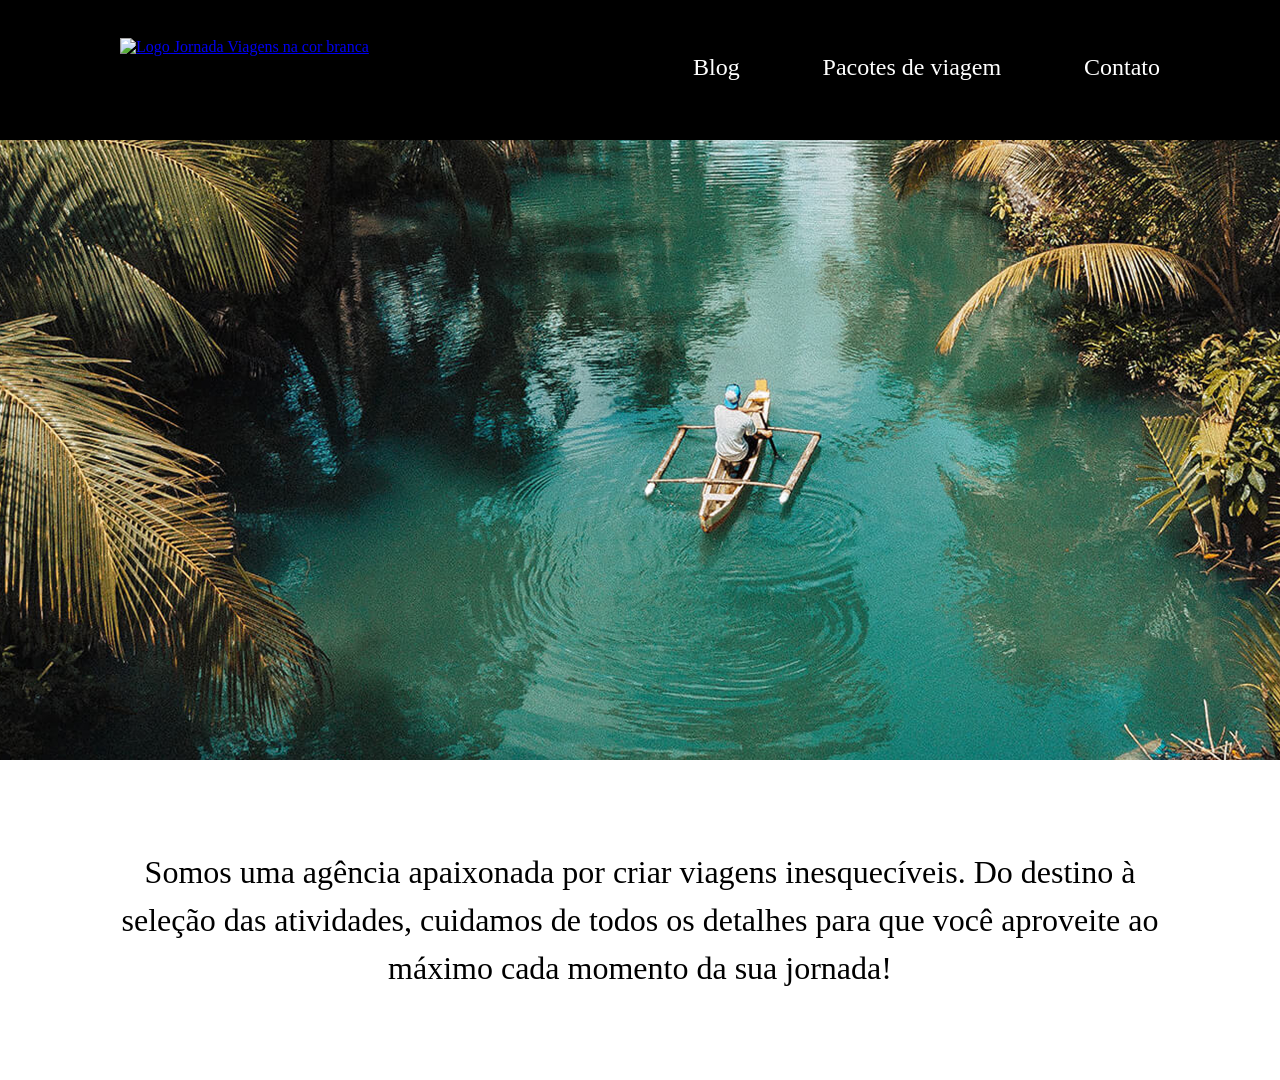
==== index.html @ 2d2dee92 "responsividade e hero c img" ====
<!DOCTYPE html>
<html lang="pt-BR">
  <head>
    <meta charset="UTF-8" />
    <meta name="viewport" content="width=device-width, initial-scale=1.0" />
    <link rel="stylesheet" href="./css/style.css" />
    <title>Jornada Viagens</title>
  </head>
  <body>
    <header>
      <a class="logo" href="index.html" title="voltar para a página inicial">
        <img
          class="img-mobile"
          src="img/Logo-provisória-branca 1.png"
          alt="Bussola do logo Jornada Viagens na cor branca"
        />
        <img
          class="img-desktop"
          src="img/Bussola-logo-provisória-branca 1 (1).png"
          alt="Logo Jornada Viagens na cor branca"
        />
      </a>
      <div class="navigation-menu">
        <label for="menu">
          <img src="img/menu.png" alt="menu" />
        </label>
        <input type="checkbox" id="menu" hidden />
        <nav>
          <ul class="list-links">
            <li>
              <a href="blog.html" target="_blank" title="Acessar Blog">Blog</a>
            </li>
            <li>
              <a
                href="pacotes.html"
                target="_blank"
                title="Acessar Pacotes de viagem"
                >Pacotes de viagem</a
              >
            </li>
            <li>
              <a href="contato.html" target="_blank" title="Acessar Contato"
                >Contato</a
              >
            </li>
          </ul>
        </nav>
      </div>
    </header>
    <section class="hero">
      <div class="hero-img"></div>
      <h2>
        Somos uma agência apaixonada por criar viagens inesquecíveis. Do destino
        à seleção das atividades, cuidamos de todos os detalhes para que você
        aproveite ao máximo cada momento da sua jornada!
      </h2>
    </section>
  </body>
</html>
---- css/style.css ----
@import url(global.css);
@import url(header.css);
@import url(hero.css);
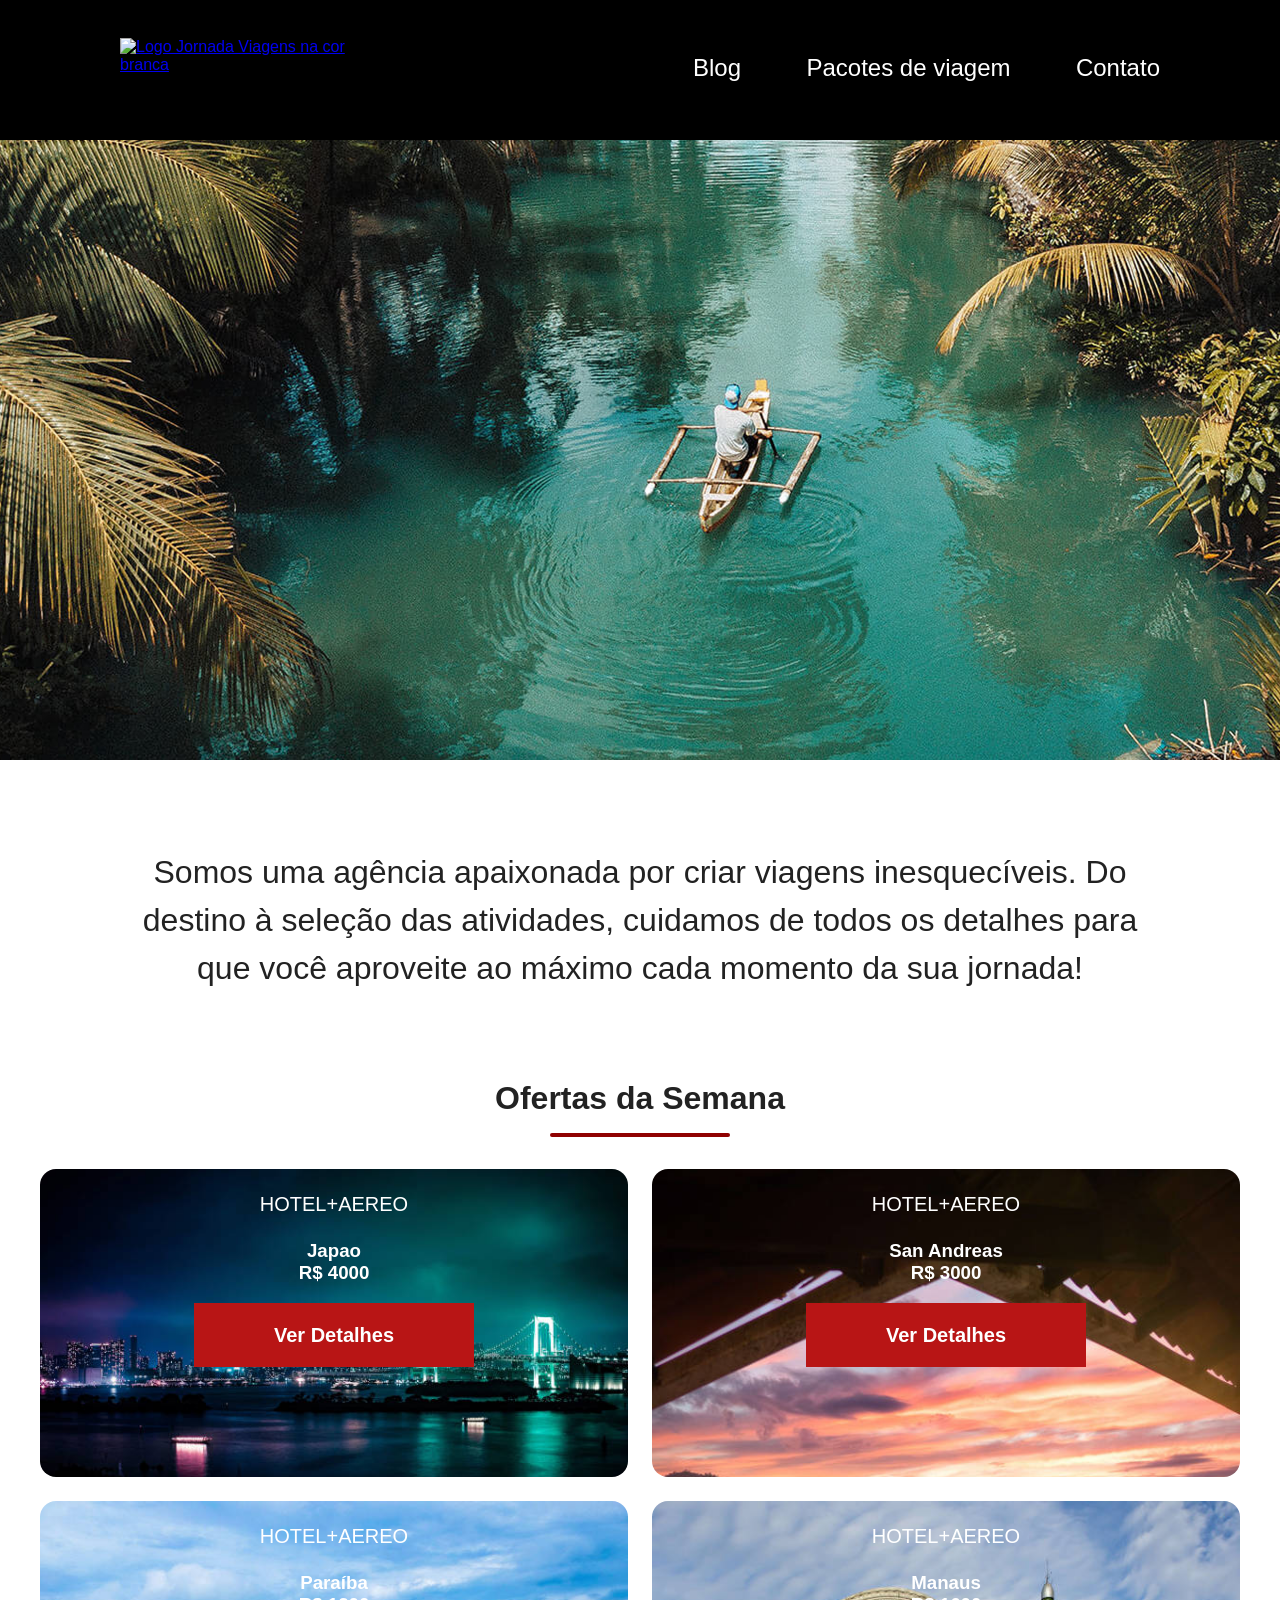
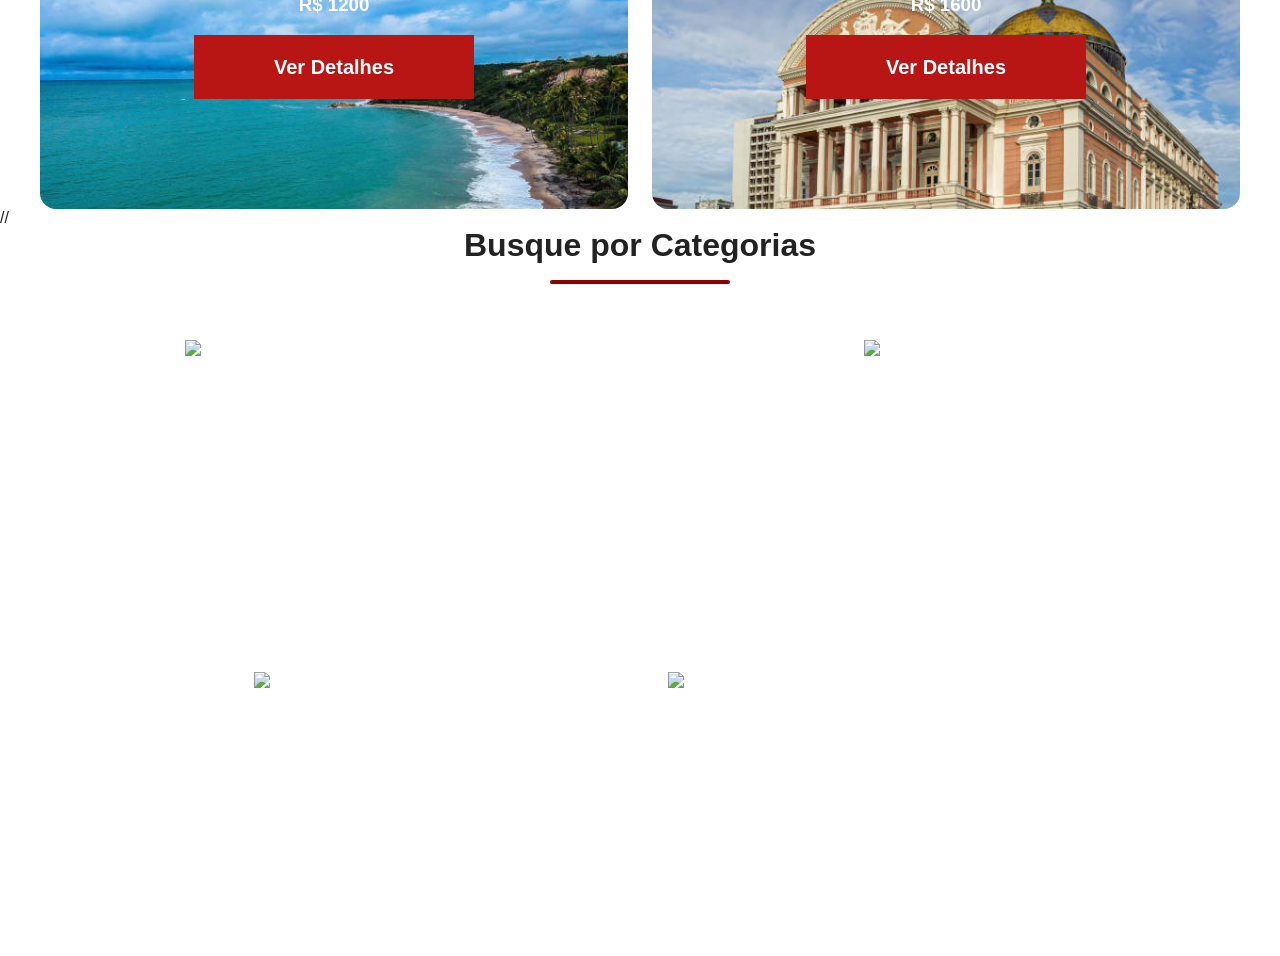
==== commit f1f826a2: "terminando parte de ofertas e iniciando as categorias de viajem" ====
--- a/index.html
+++ b/index.html
@@ -55,5 +55,93 @@
         aproveite ao máximo cada momento da sua jornada!
       </h2>
     </section>
+    <section class="offers">
+      <div class="section-title">
+        <h2>Ofertas da Semana</h2>
+        <hr />
+      </div>
+      <div class="offers-cards">
+        <article class="card japao">
+          <header>
+            <p>HOTEL+AEREO</p>
+          </header>
+          <section>
+            <h3>Japao<br /><span>R$ 4000</span></h3>
+          </section>
+          <footer>
+            <a href="#" class="button">Ver Detalhes</a>
+          </footer>
+        </article>
+        <article class="card san-andreas">
+          <header>
+            <p>HOTEL+AEREO</p>
+          </header>
+          <section>
+            <h3>San Andreas<br /><span>R$ 3000</span></h3>
+          </section>
+          <footer>
+            <a href="#" class="button">Ver Detalhes</a>
+          </footer>
+        </article>
+        <article class="card paraiba">
+          <header>
+            <p>HOTEL+AEREO</p>
+          </header>
+          <section>
+            <h3>Paraíba<br /><span>R$ 1200</span></h3>
+          </section>
+          <footer>
+            <a href="#" class="button">Ver Detalhes</a>
+          </footer>
+        </article>
+        <article class="card manaus">
+          <header>
+            <p>HOTEL+AEREO</p>
+          </header>
+          <section>
+            <h3>Manaus<br /><span>R$ 1600</span></h3>
+          </section>
+          <footer>
+            <a href="#" class="button">Ver Detalhes</a>
+          </footer>
+        </article>
+      </div>
+    </section>
+    //
+    <section class="offers">
+      <div class="section-title">
+        <h2>Busque por Categorias</h2>
+        <hr />
+      </div>
+      <div class="offers-cards">
+        <article class="card nacionais">
+          <section>
+            <img src="#" alt="imagem de garoto com mala e andando" />
+            <h3>Pacotes Nacionais</h3>
+          </section>
+        </article>
+        <article class="card internacionais">
+          <section>
+            <img src="#" alt="imagem de um aviao" />
+            <h3>Pacotes Internacionais</h3>
+          </section>
+        </article>
+        <article class="card transfer">
+          <section>
+            <img src="#" alt="imagem de uma van" />
+            <h3>Transfer</h3>
+          </section>
+        </article>
+        <article class="card seguro-viagem">
+          <section>
+            <img
+              src="#"
+              alt="imagem de um mundo com um cadeado representando segurança de viajem"
+            />
+            <h3>Seguro Viagem</h3>
+          </section>
+        </article>
+      </div>
+    </section>
   </body>
 </html>
--- a/css/style.css
+++ b/css/style.css
@@ -1,3 +1,5 @@
 @import url(global.css);
 @import url(header.css);
 @import url(hero.css);
+@import url(offers.css);
+@import url(category.css);
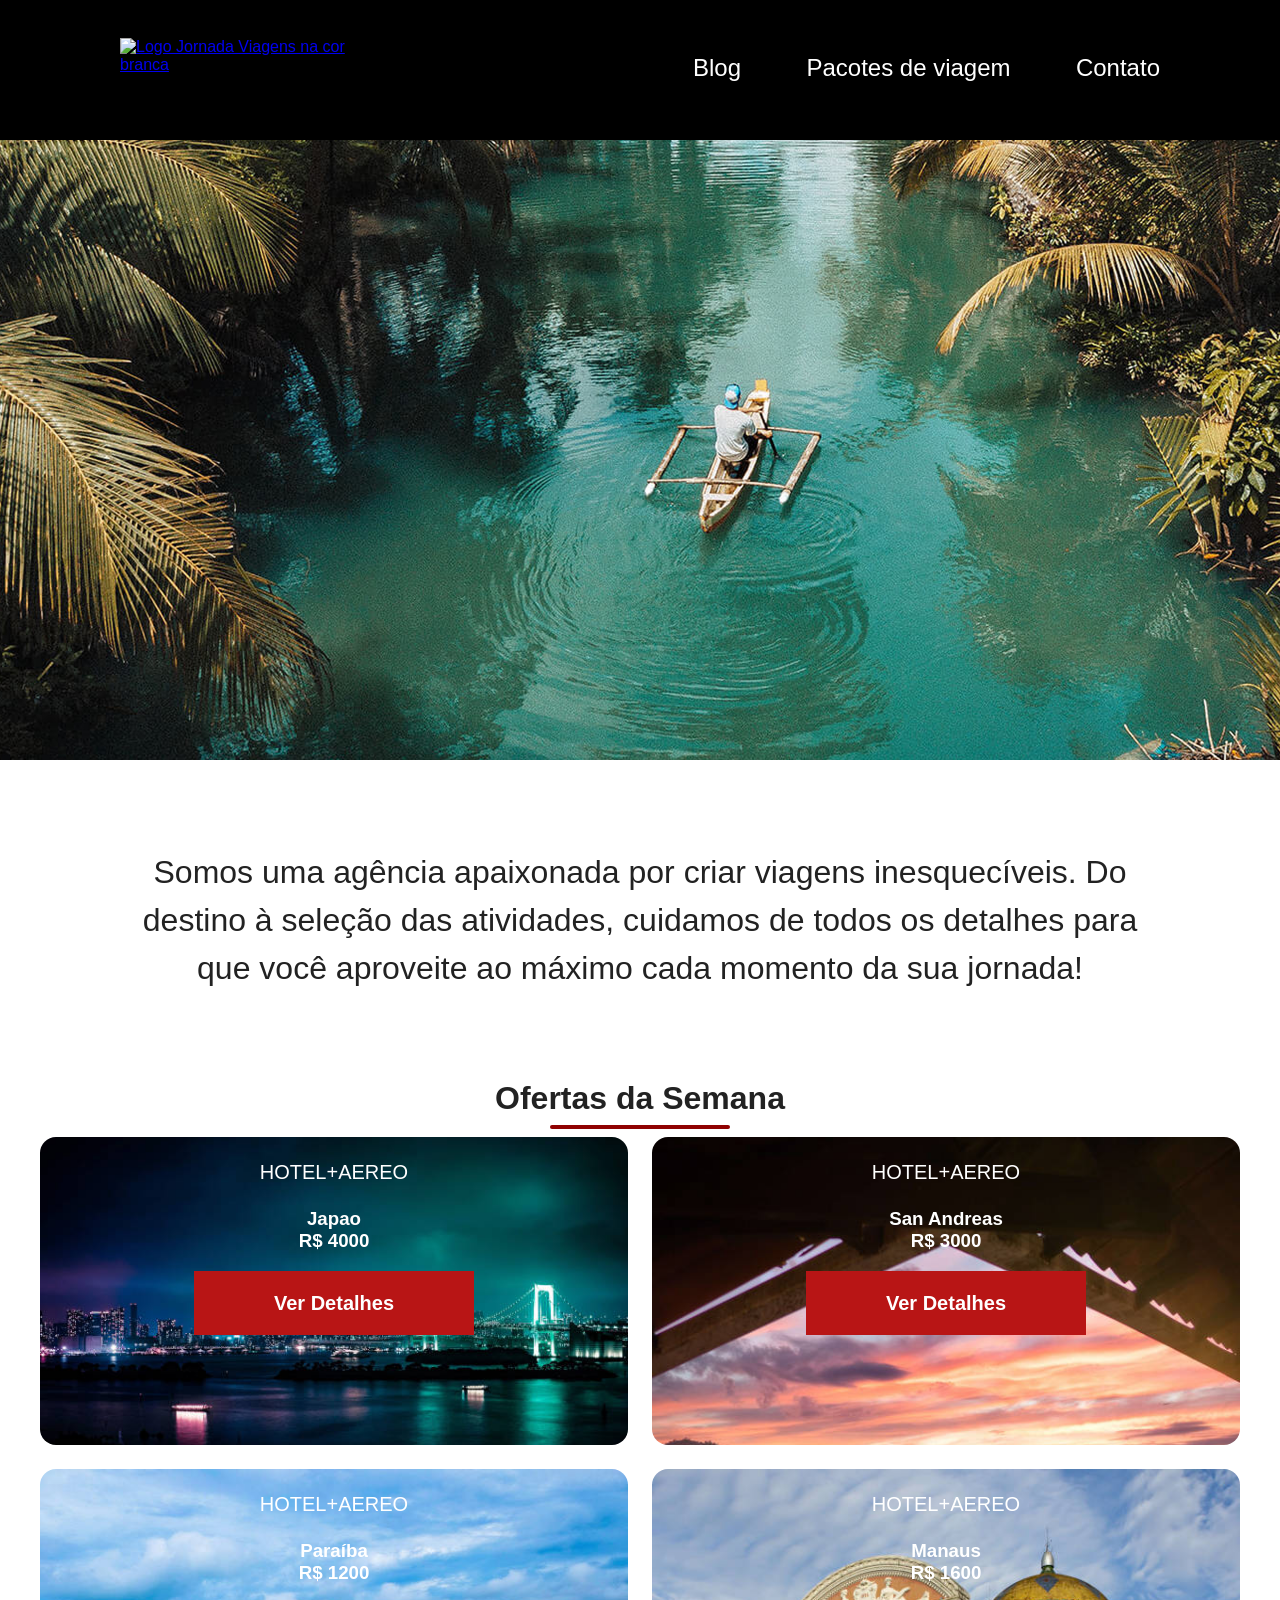
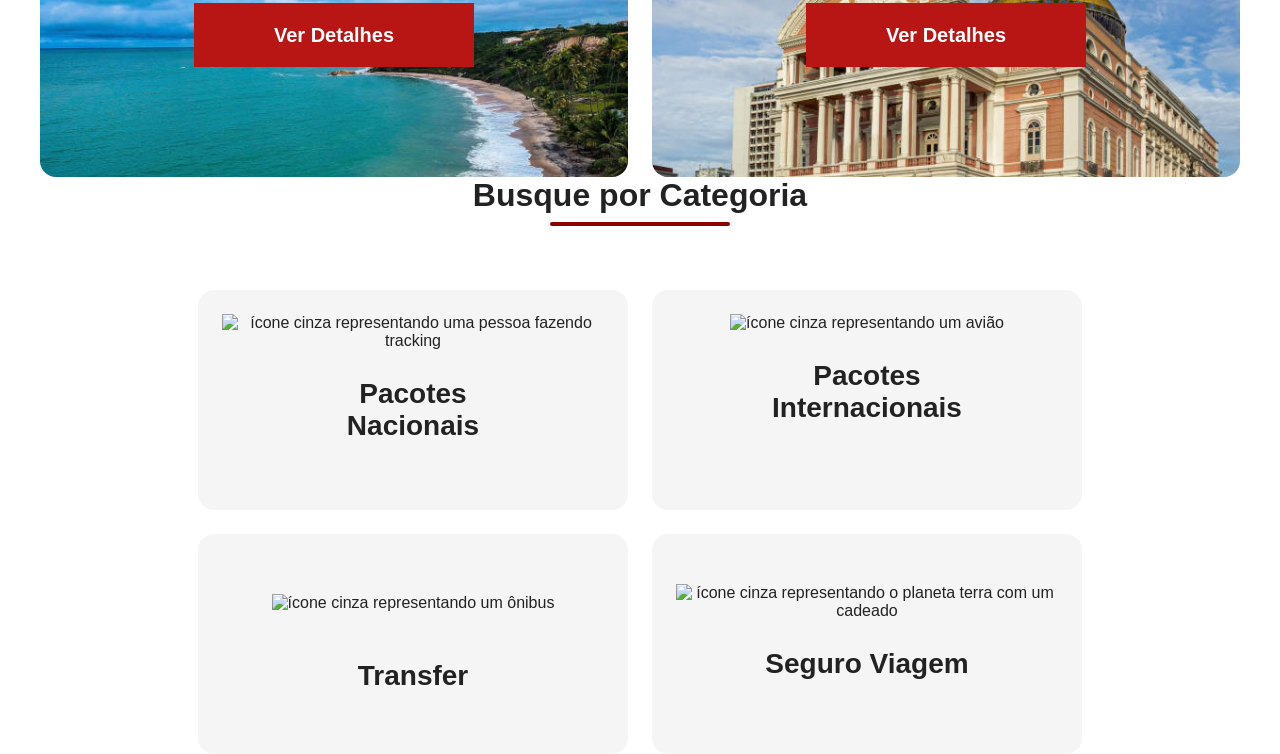
==== commit f041b379: "ajusta categoria" ====
--- a/index.html
+++ b/index.html
@@ -107,40 +107,67 @@
         </article>
       </div>
     </section>
-    //
-    <section class="offers">
+    <section class="categories">
       <div class="section-title">
-        <h2>Busque por Categorias</h2>
+        <h2>Busque por Categoria</h2>
         <hr />
       </div>
-      <div class="offers-cards">
-        <article class="card nacionais">
-          <section>
-            <img src="#" alt="imagem de garoto com mala e andando" />
-            <h3>Pacotes Nacionais</h3>
-          </section>
-        </article>
-        <article class="card internacionais">
-          <section>
-            <img src="#" alt="imagem de um aviao" />
-            <h3>Pacotes Internacionais</h3>
-          </section>
-        </article>
-        <article class="card transfer">
-          <section>
-            <img src="#" alt="imagem de uma van" />
-            <h3>Transfer</h3>
-          </section>
-        </article>
-        <article class="card seguro-viagem">
-          <section>
-            <img
-              src="#"
-              alt="imagem de um mundo com um cadeado representando segurança de viajem"
-            />
-            <h3>Seguro Viagem</h3>
-          </section>
-        </article>
+      <div class="categories-cards">
+        <a
+          class="card"
+          href="#"
+          target="_blank"
+          title="Busque pela categoria Pacotes Nacionais"
+        >
+          <img
+            src="img/ícone - pacotes nacionais.png"
+            alt="ícone cinza representando uma pessoa fazendo tracking"
+          />
+          <h3>
+            Pacotes <br />
+            Nacionais
+          </h3>
+        </a>
+
+        <a
+          class="card"
+          href="#"
+          target="_blank"
+          title="Busque pela categoria Pacotes Internacionais"
+        >
+          <img
+            src="img/ícone - pacotes interacionais.png"
+            alt="ícone cinza representando um avião"
+          />
+          <h3>
+            Pacotes <br />
+            Internacionais
+          </h3>
+        </a>
+        <a
+          class="card single-line transfer"
+          href="#"
+          target="_blank"
+          title="Busque pela categoria Transfer"
+        >
+          <img
+            src="img/ícone -transfer.png"
+            alt="ícone cinza representando um ônibus"
+          />
+          <h3>Transfer</h3>
+        </a>
+        <a
+          class="card single-line"
+          href="#"
+          target="_blank"
+          title="Busque pela categoria Seguro Viagem"
+        >
+          <img
+            src="img/ícone - seguro viagem.png"
+            alt="ícone cinza representando o planeta terra com um cadeado"
+          />
+          <h3>Seguro Viagem</h3>
+        </a>
       </div>
     </section>
   </body>
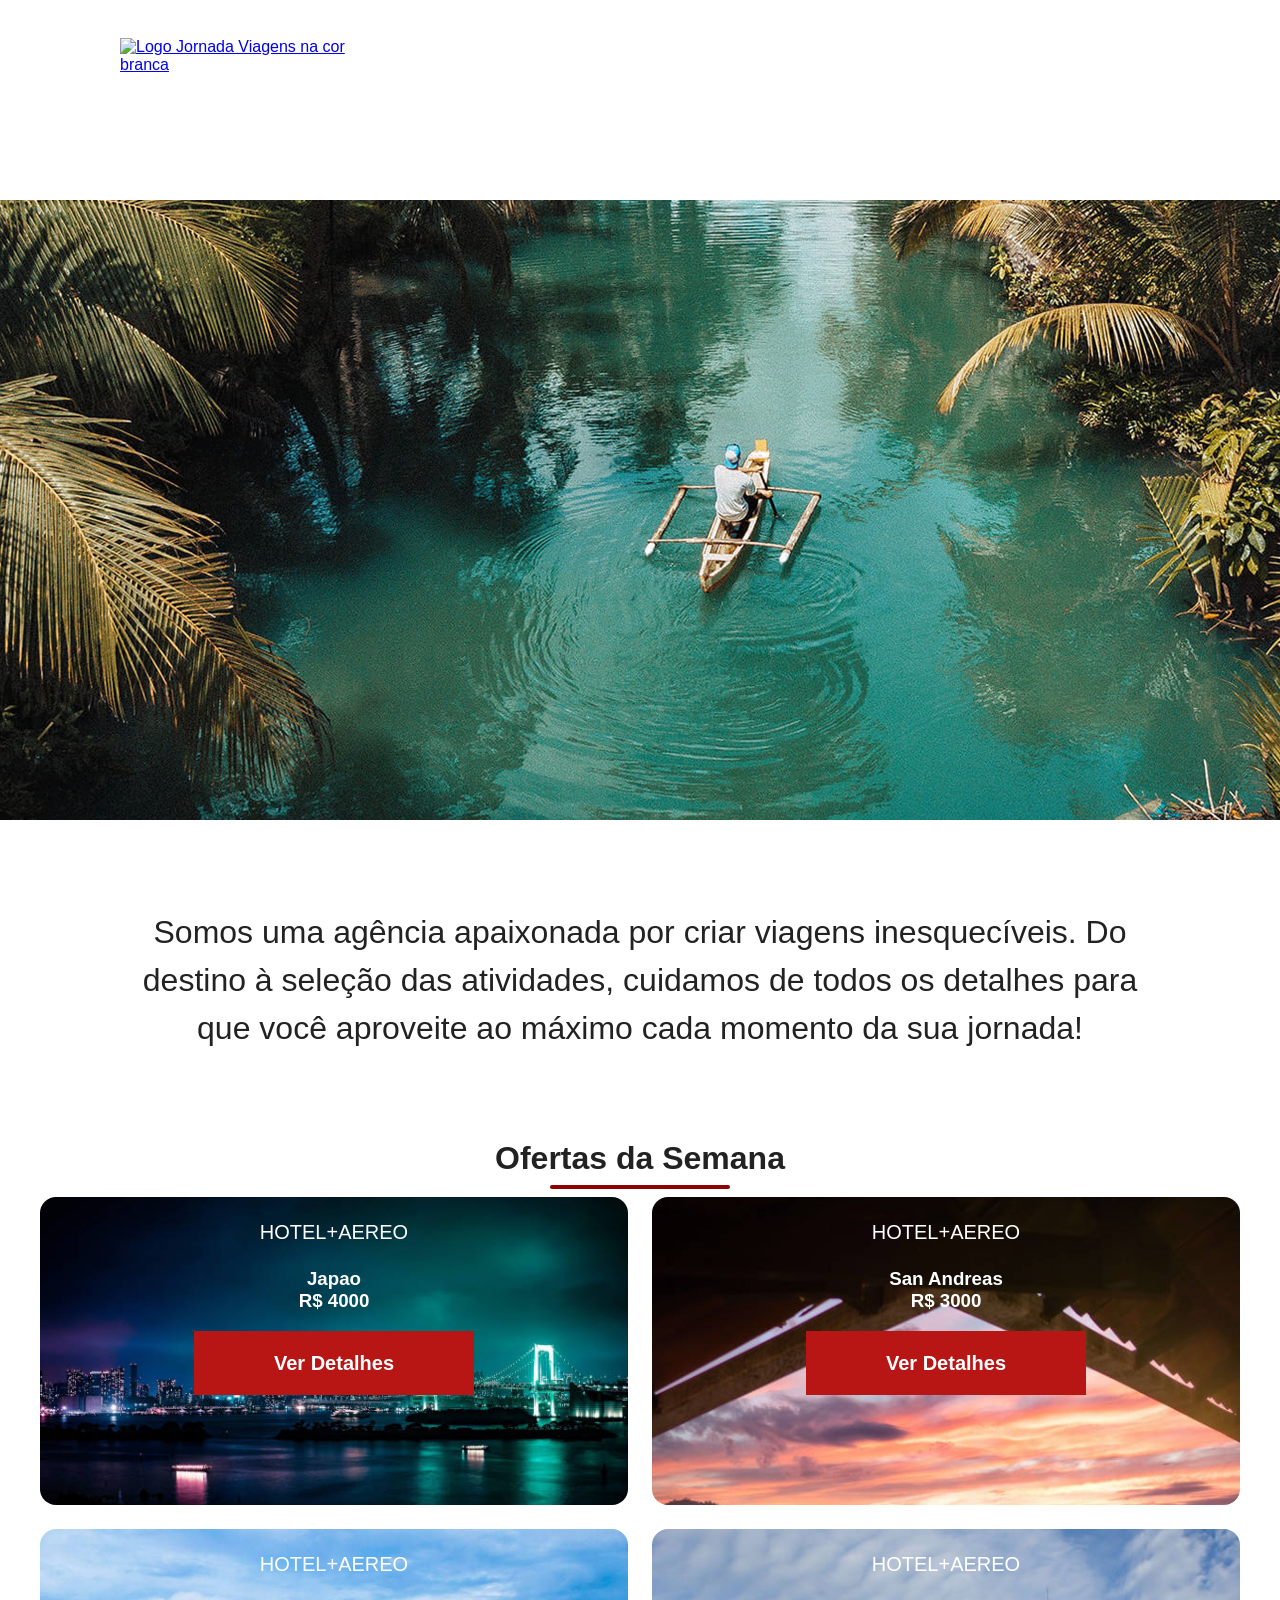
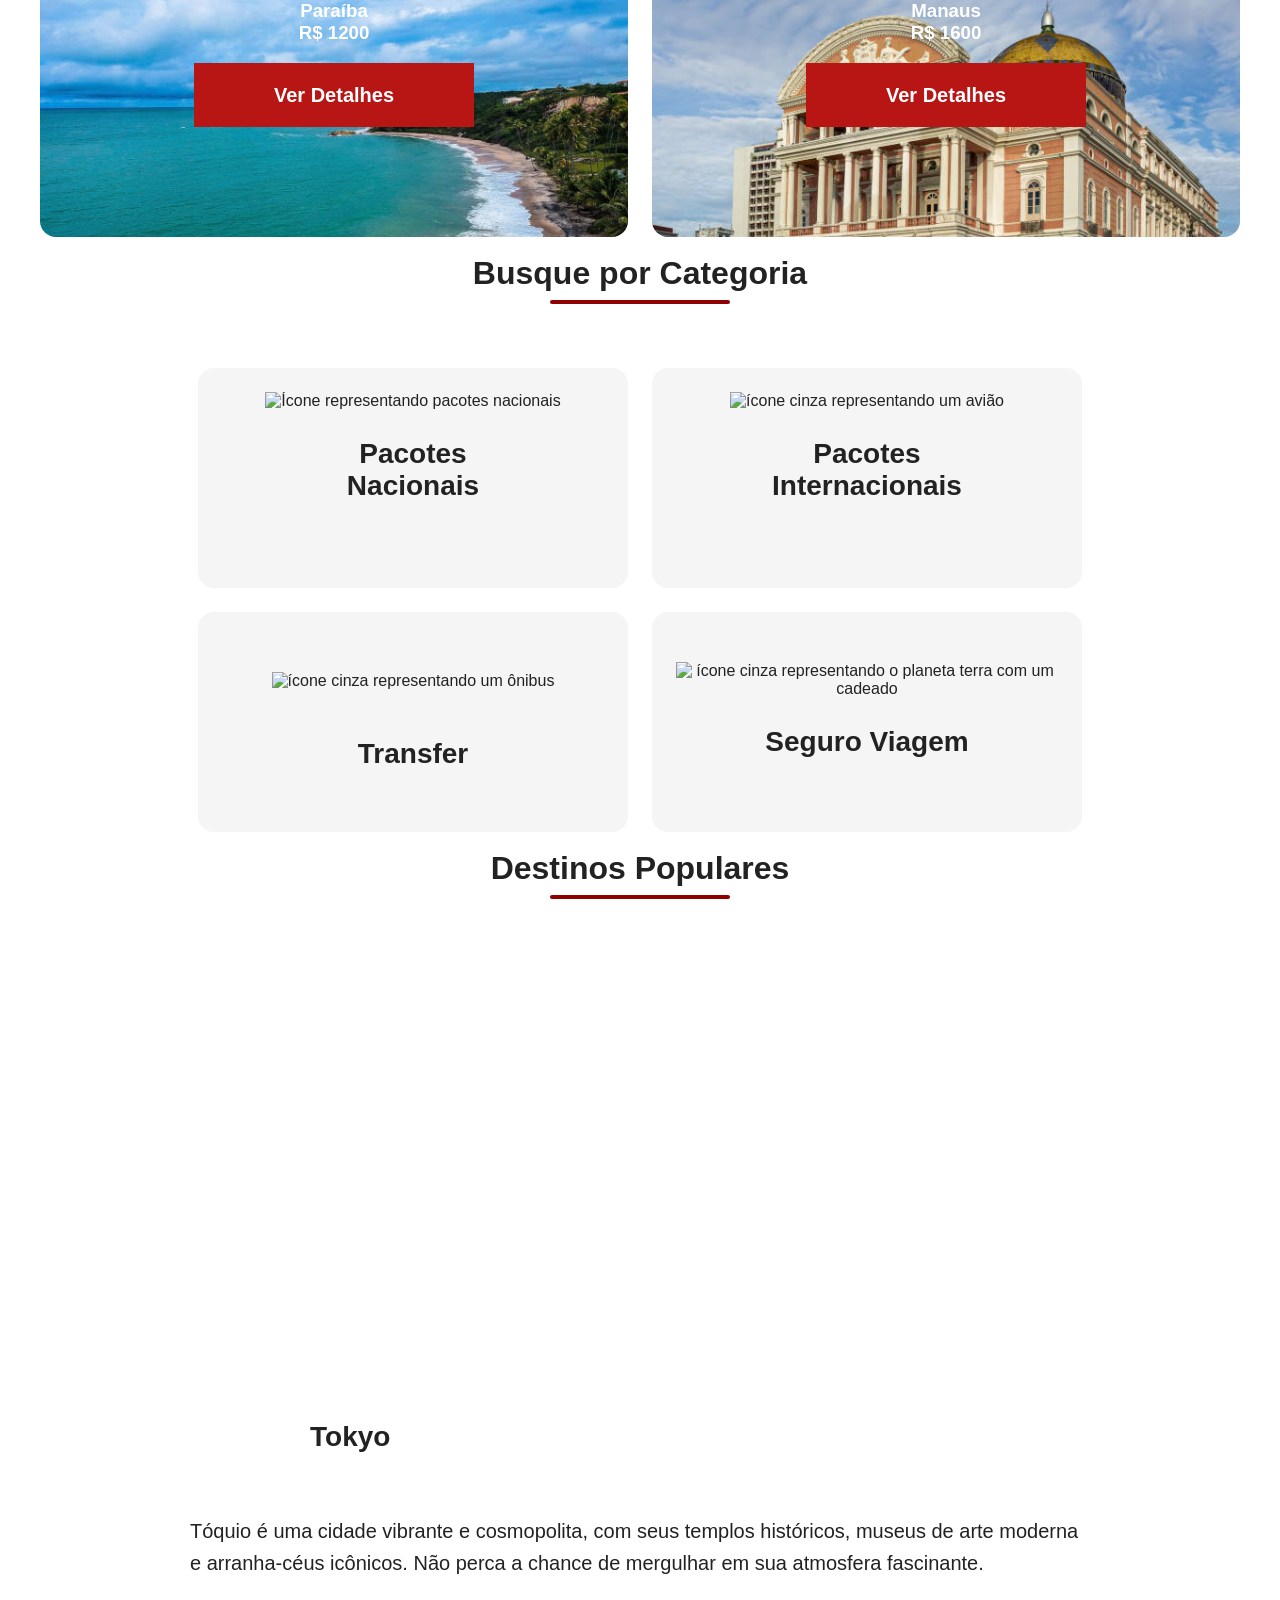
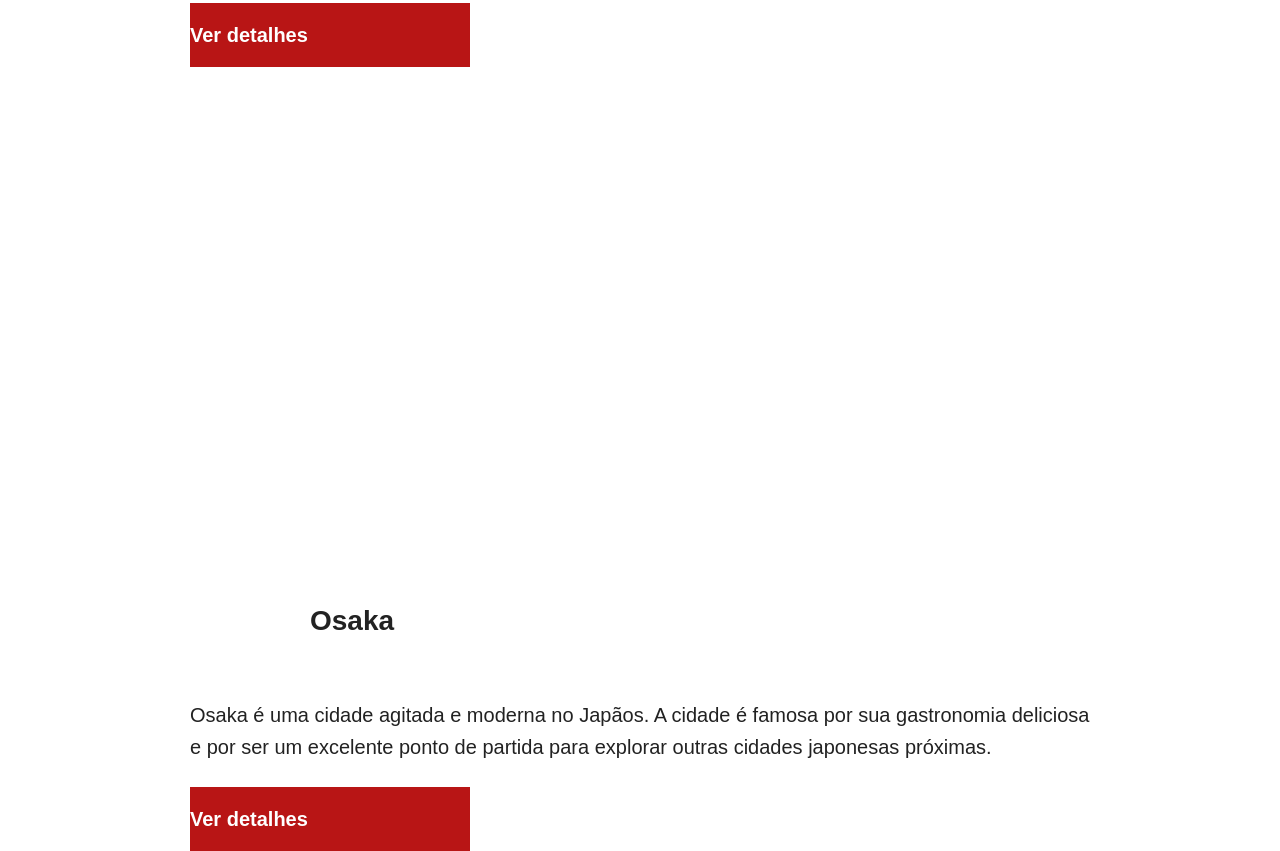
==== commit ad514683: "comitando modifications" ====
--- a/index.html
+++ b/index.html
@@ -1,174 +1,173 @@
 <!DOCTYPE html>
 <html lang="pt-BR">
-  <head>
-    <meta charset="UTF-8" />
-    <meta name="viewport" content="width=device-width, initial-scale=1.0" />
-    <link rel="stylesheet" href="./css/style.css" />
-    <title>Jornada Viagens</title>
-  </head>
-  <body>
-    <header>
-      <a class="logo" href="index.html" title="voltar para a página inicial">
-        <img
-          class="img-mobile"
-          src="img/Logo-provisória-branca 1.png"
-          alt="Bussola do logo Jornada Viagens na cor branca"
-        />
-        <img
-          class="img-desktop"
-          src="img/Bussola-logo-provisória-branca 1 (1).png"
-          alt="Logo Jornada Viagens na cor branca"
-        />
+
+<head>
+  <meta charset="UTF-8" />
+  <meta name="viewport" content="width=device-width, initial-scale=1.0" />
+  <link rel="stylesheet" href="./css/style.css" />
+  <title>Jornada Viagens</title>
+  <meta name="description"
+    content="Agência de viagens especializada em criar experiências inesquecíveis. Confira nossos pacotes e destinos populares!" />
+  <meta name="keywords" content="viagens, pacotes de viagem, destinos populares, agência de viagens" />
+</head>
+
+<body>
+  <header class="header-destinations">
+    <a class="logo" href="index.html" title="voltar para a página inicial">
+      <img class="img-mobile" src="img/Logo-provisória-branca 1.png"
+        alt="Bussola do logo Jornada Viagens na cor branca" />
+      <img class="img-desktop" src="img/Bussola-logo-provisória-branca 1 (1).png"
+        alt="Logo Jornada Viagens na cor branca" />
+    </a>
+    <div class="navigation-menu">
+      <label for="menu" aria-label="Abrir menu de navegação">
+        <img src="img/menu.png" alt="Abrir menu" />
+      </label>
+      <input type="checkbox" id="menu" hidden />
+      <nav>
+        <ul class="list-links">
+          <li>
+            <a href="blog.html" target="_blank" title="Acessar Blog">Blog</a>
+          </li>
+          <li>
+            <a href="pacotes.html" target="_blank" title="Acessar Pacotes de viagem">Pacotes de viagem</a>
+          </li>
+          <li>
+            <a href="contato.html" target="_blank" title="Acessar Contato">Contato</a>
+          </li>
+        </ul>
+      </nav>
+    </div>
+  </header>
+  <section class="hero">
+    <div class="hero-img" role="img" aria-label="Imagem de destaque da agência de viagens"></div>
+    <h2>
+      Somos uma agência apaixonada por criar viagens inesquecíveis. Do destino
+      à seleção das atividades, cuidamos de todos os detalhes para que você
+      aproveite ao máximo cada momento da sua jornada!
+    </h2>
+  </section>
+  <section class="offers">
+    <div class="section-title">
+      <h2>Ofertas da Semana</h2>
+      <hr />
+    </div>
+    <div class="offers-cards">
+      <article class="card japao">
+        <header>
+          <p>HOTEL+AEREO</p>
+        </header>
+        <section>
+          <h3>Japao<br /><span>R$ 4000</span></h3>
+        </section>
+        <footer>
+          <a href="#" class="button" title="Ver detalhes do pacote para o Japão">Ver Detalhes</a>
+        </footer>
+      </article>
+      <article class="card san-andreas">
+        <header>
+          <p>HOTEL+AEREO</p>
+        </header>
+        <section>
+          <h3>San Andreas<br /><span>R$ 3000</span></h3>
+        </section>
+        <footer>
+          <a href="#" class="button">Ver Detalhes</a>
+        </footer>
+      </article>
+      <article class="card paraiba">
+        <header>
+          <p>HOTEL+AEREO</p>
+        </header>
+        <section>
+          <h3>Paraíba<br /><span>R$ 1200</span></h3>
+        </section>
+        <footer>
+          <a href="#" class="button">Ver Detalhes</a>
+        </footer>
+      </article>
+      <article class="card manaus">
+        <header>
+          <p>HOTEL+AEREO</p>
+        </header>
+        <section>
+          <h3>Manaus<br /><span>R$ 1600</span></h3>
+        </section>
+        <footer>
+          <a href="#" class="button">Ver Detalhes</a>
+        </footer>
+      </article>
+    </div>
+  </section>
+  <br />
+  <section class="categories">
+    <div class="section-title">
+      <h2>Busque por Categoria</h2>
+      <hr />
+    </div>
+    <div class="categories-cards">
+      <a class="card" href="#" target="_blank" title="Busque pela categoria Pacotes Nacionais">
+        <img src="img/ícone - pacotes nacionais.png" alt="Ícone representando pacotes nacionais" />
+        <h3>
+          Pacotes <br />
+          Nacionais
+        </h3>
       </a>
-      <div class="navigation-menu">
-        <label for="menu">
-          <img src="img/menu.png" alt="menu" />
-        </label>
-        <input type="checkbox" id="menu" hidden />
-        <nav>
-          <ul class="list-links">
-            <li>
-              <a href="blog.html" target="_blank" title="Acessar Blog">Blog</a>
-            </li>
-            <li>
-              <a
-                href="pacotes.html"
-                target="_blank"
-                title="Acessar Pacotes de viagem"
-                >Pacotes de viagem</a
-              >
-            </li>
-            <li>
-              <a href="contato.html" target="_blank" title="Acessar Contato"
-                >Contato</a
-              >
-            </li>
-          </ul>
-        </nav>
-      </div>
-    </header>
-    <section class="hero">
-      <div class="hero-img"></div>
-      <h2>
-        Somos uma agência apaixonada por criar viagens inesquecíveis. Do destino
-        à seleção das atividades, cuidamos de todos os detalhes para que você
-        aproveite ao máximo cada momento da sua jornada!
-      </h2>
-    </section>
-    <section class="offers">
-      <div class="section-title">
-        <h2>Ofertas da Semana</h2>
-        <hr />
-      </div>
-      <div class="offers-cards">
-        <article class="card japao">
-          <header>
-            <p>HOTEL+AEREO</p>
-          </header>
-          <section>
-            <h3>Japao<br /><span>R$ 4000</span></h3>
-          </section>
-          <footer>
-            <a href="#" class="button">Ver Detalhes</a>
-          </footer>
-        </article>
-        <article class="card san-andreas">
-          <header>
-            <p>HOTEL+AEREO</p>
-          </header>
-          <section>
-            <h3>San Andreas<br /><span>R$ 3000</span></h3>
-          </section>
-          <footer>
-            <a href="#" class="button">Ver Detalhes</a>
-          </footer>
-        </article>
-        <article class="card paraiba">
-          <header>
-            <p>HOTEL+AEREO</p>
-          </header>
-          <section>
-            <h3>Paraíba<br /><span>R$ 1200</span></h3>
-          </section>
-          <footer>
-            <a href="#" class="button">Ver Detalhes</a>
-          </footer>
-        </article>
-        <article class="card manaus">
-          <header>
-            <p>HOTEL+AEREO</p>
-          </header>
-          <section>
-            <h3>Manaus<br /><span>R$ 1600</span></h3>
-          </section>
-          <footer>
-            <a href="#" class="button">Ver Detalhes</a>
-          </footer>
-        </article>
-      </div>
-    </section>
-    <section class="categories">
-      <div class="section-title">
-        <h2>Busque por Categoria</h2>
-        <hr />
-      </div>
-      <div class="categories-cards">
-        <a
-          class="card"
-          href="#"
-          target="_blank"
-          title="Busque pela categoria Pacotes Nacionais"
-        >
-          <img
-            src="img/ícone - pacotes nacionais.png"
-            alt="ícone cinza representando uma pessoa fazendo tracking"
-          />
-          <h3>
-            Pacotes <br />
-            Nacionais
-          </h3>
-        </a>
 
-        <a
-          class="card"
-          href="#"
-          target="_blank"
-          title="Busque pela categoria Pacotes Internacionais"
-        >
-          <img
-            src="img/ícone - pacotes interacionais.png"
-            alt="ícone cinza representando um avião"
-          />
-          <h3>
-            Pacotes <br />
-            Internacionais
-          </h3>
-        </a>
-        <a
-          class="card single-line transfer"
-          href="#"
-          target="_blank"
-          title="Busque pela categoria Transfer"
-        >
-          <img
-            src="img/ícone -transfer.png"
-            alt="ícone cinza representando um ônibus"
-          />
-          <h3>Transfer</h3>
-        </a>
-        <a
-          class="card single-line"
-          href="#"
-          target="_blank"
-          title="Busque pela categoria Seguro Viagem"
-        >
-          <img
-            src="img/ícone - seguro viagem.png"
-            alt="ícone cinza representando o planeta terra com um cadeado"
-          />
-          <h3>Seguro Viagem</h3>
-        </a>
-      </div>
-    </section>
-  </body>
-</html>
+      <a class="card" href="#" target="_blank" title="Busque pela categoria Pacotes Internacionais">
+        <img src="img/ícone - pacotes interacionais.png" alt="ícone cinza representando um avião" />
+        <h3>
+          Pacotes <br />
+          Internacionais
+        </h3>
+      </a>
+      <a class="card single-line transfer" href="#" target="_blank" title="Busque pela categoria Transfer">
+        <img src="img/ícone -transfer.png" alt="ícone cinza representando um ônibus" />
+        <h3>Transfer</h3>
+      </a>
+      <a class="card single-line" href="#" target="_blank" title="Busque pela categoria Seguro Viagem">
+        <img src="img/ícone - seguro viagem.png" alt="ícone cinza representando o planeta terra com um cadeado" />
+        <h3>Seguro Viagem</h3>
+      </a>
+    </div>
+  </section>
+  <br />
+  <section class="destinations">
+    <div class="section-title">
+      <h2>Destinos Populares</h2>
+      <hr />
+    </div>
+    <div class="destination-items">
+      <article class="item tokyo">
+        <header>
+          <div class="img-item" role="img" aria-label="Imagem do destino Tokyo"></div>
+          <h4>Tokyo</h4>
+        </header>
+        <p>
+          Tóquio é uma cidade vibrante e cosmopolita, com seus templos
+          históricos, museus de arte moderna e arranha-céus icônicos. Não
+          perca a chance de mergulhar em sua atmosfera fascinante.
+        </p>
+        <footer>
+          <a href="#" class="button" target="_blank" title="Veja mais detalhes do destino Tokyo">Ver detalhes</a>
+        </footer>
+      </article>
+      <article class="item osaka">
+        <header>
+          <div class="img-item" role="img" aria-label="Imagem do destino Osaka"></div>
+          <h4>Osaka</h4>
+        </header>
+        <p>
+          Osaka é uma cidade agitada e moderna no Japãos. A cidade é famosa
+          por sua gastronomia deliciosa e por ser um excelente ponto de
+          partida para explorar outras cidades japonesas próximas.
+        </p>
+        <footer>
+          <a href="#" class="button" target="_blank" title="Veja mais detalhes do destino Osaka">Ver detalhes</a>
+        </footer>
+      </article>
+    </div>
+  </section>
+</body>
+
+</html>
--- a/css/style.css
+++ b/css/style.css
@@ -3,3 +3,4 @@
 @import url(hero.css);
 @import url(offers.css);
 @import url(category.css);
+@import url(destinations.css)
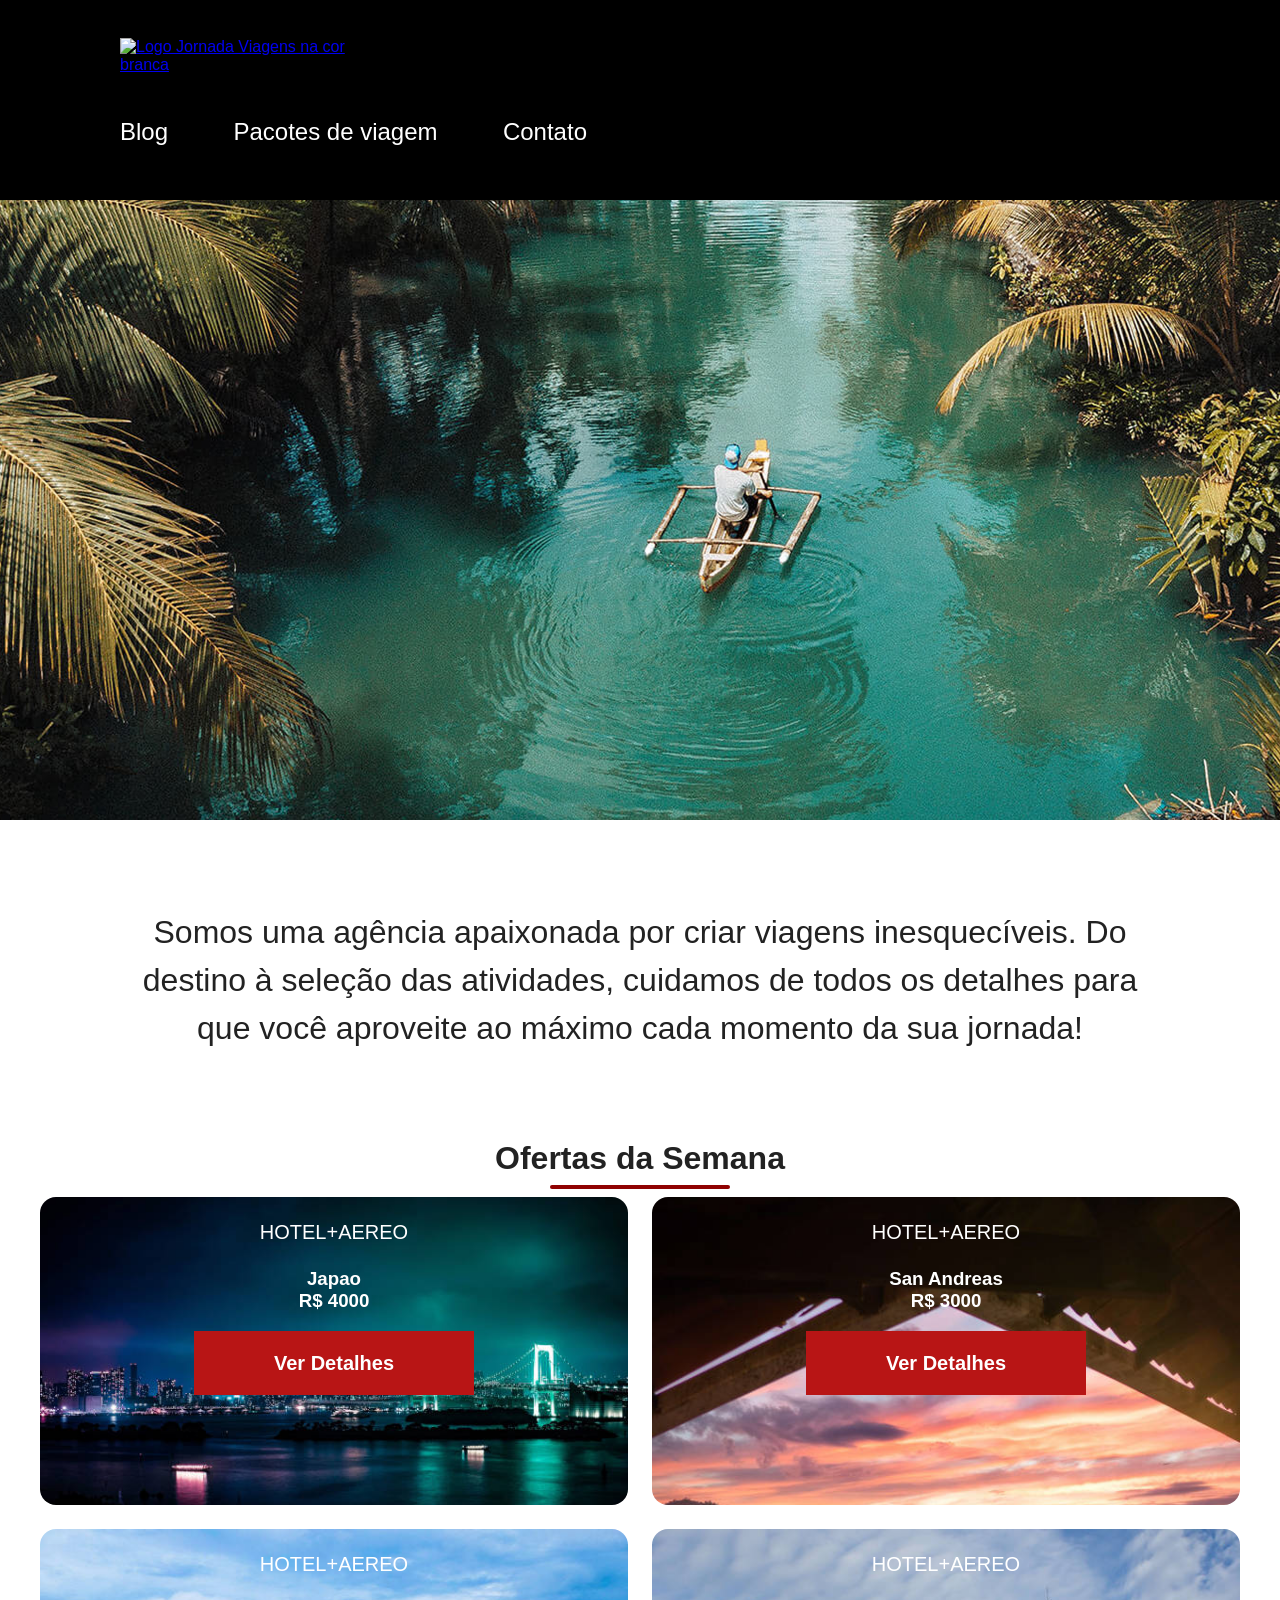
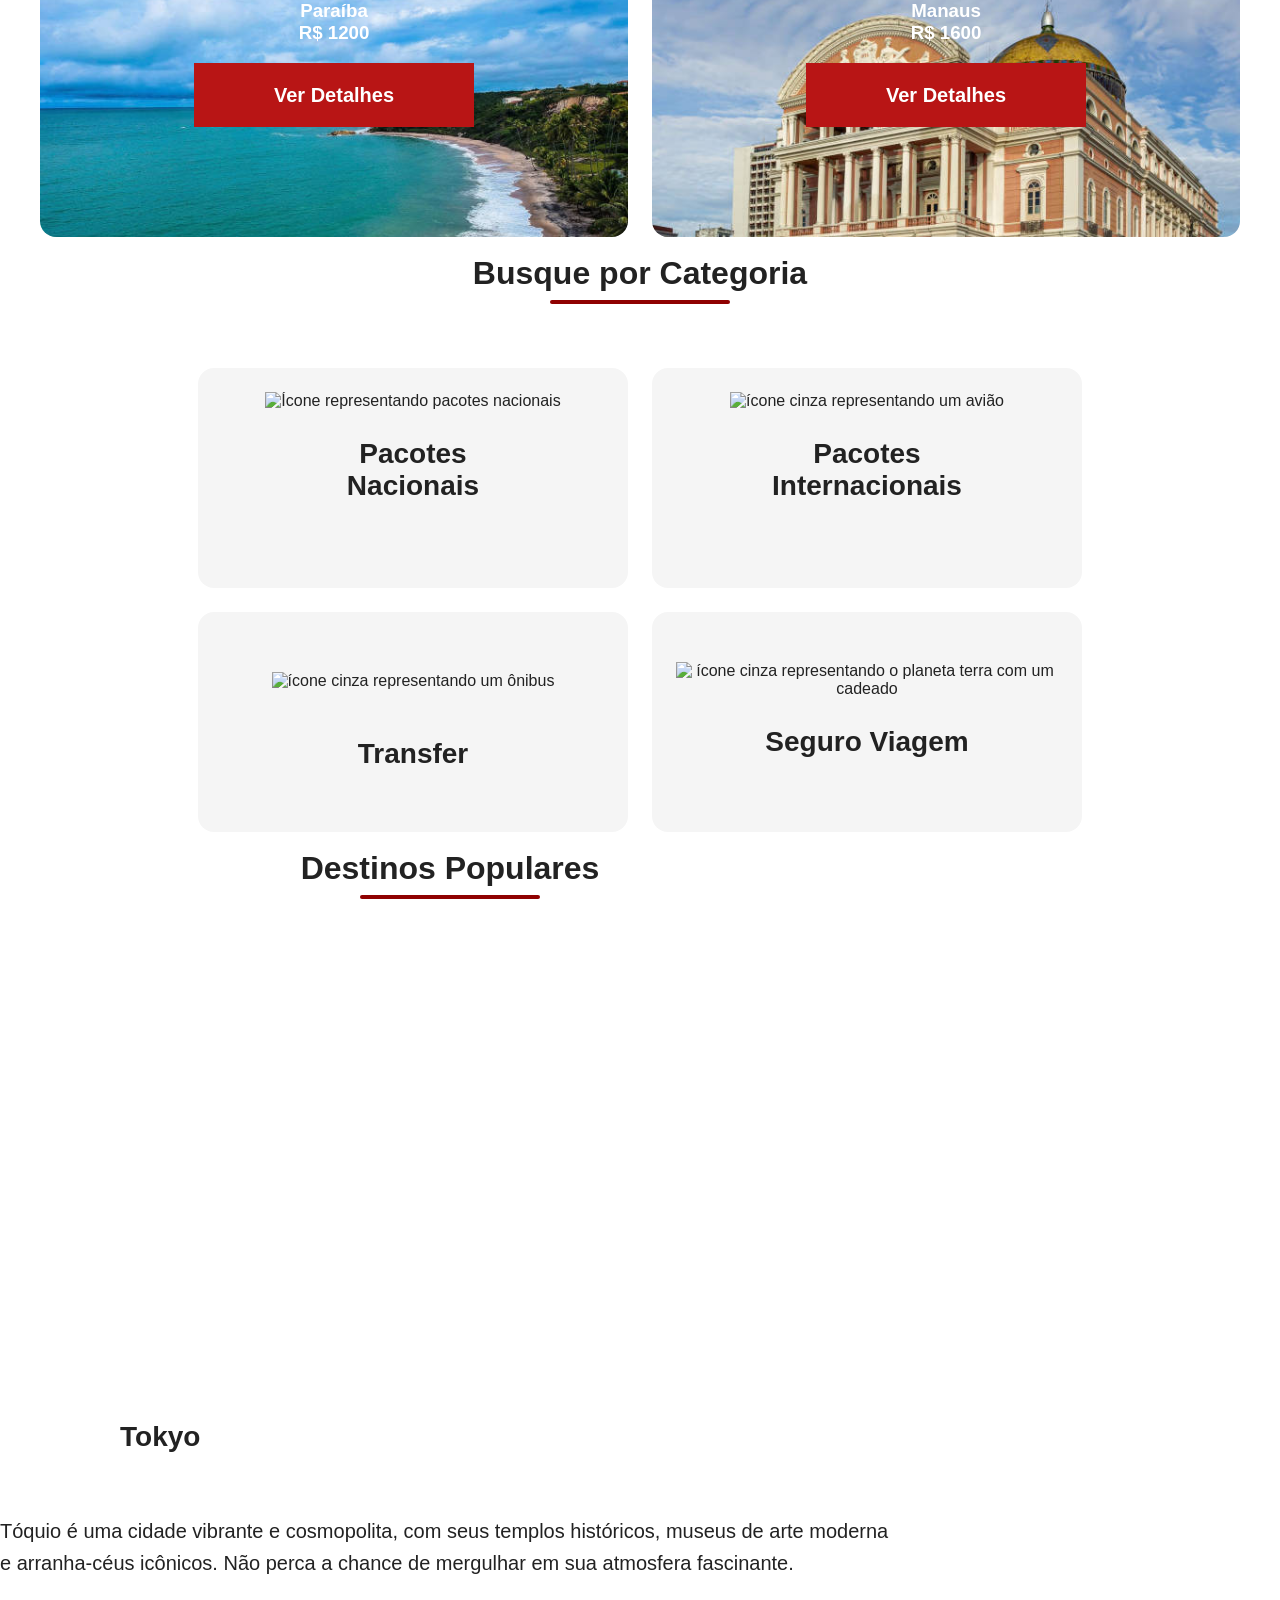
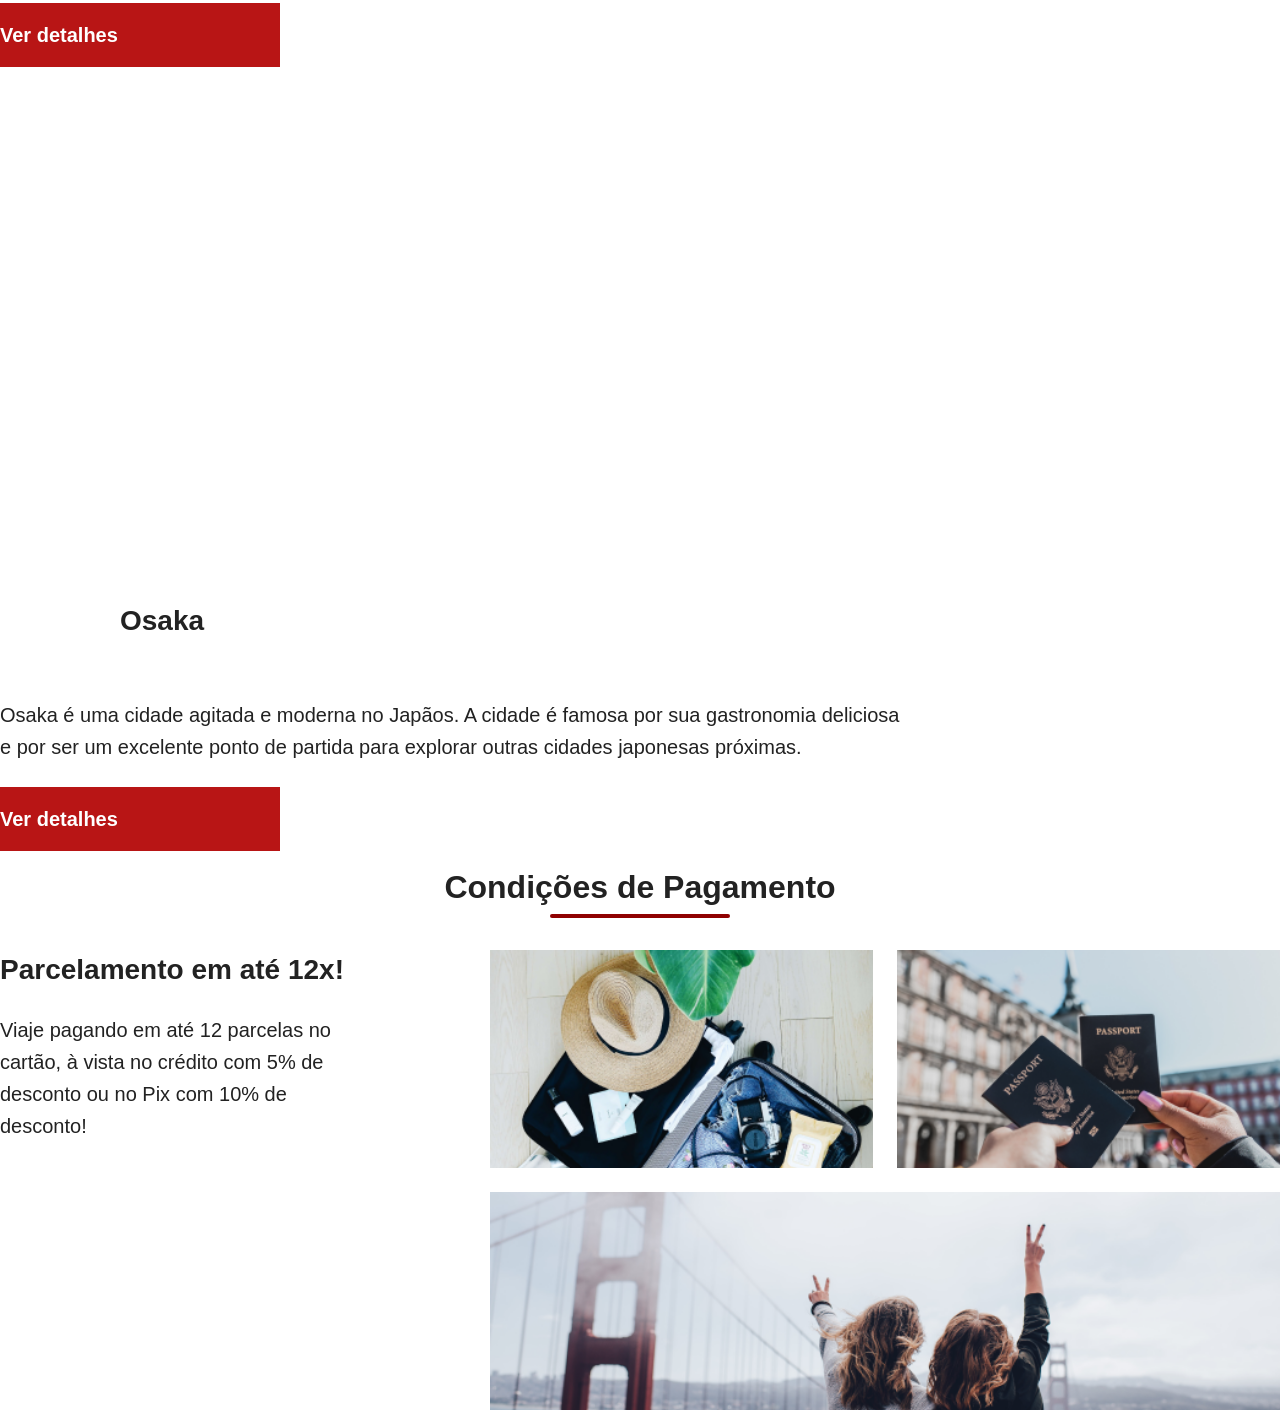
==== commit 0e6e2437: "payments session" ====
--- a/index.html
+++ b/index.html
@@ -108,7 +108,7 @@
     <div class="categories-cards">
       <a class="card" href="#" target="_blank" title="Busque pela categoria Pacotes Nacionais">
         <img src="img/ícone - pacotes nacionais.png" alt="Ícone representando pacotes nacionais" />
-        <h3>
+        <h3 class="content-title">
           Pacotes <br />
           Nacionais
         </h3>
@@ -116,18 +116,18 @@
 
       <a class="card" href="#" target="_blank" title="Busque pela categoria Pacotes Internacionais">
         <img src="img/ícone - pacotes interacionais.png" alt="ícone cinza representando um avião" />
-        <h3>
+        <h3 class="content-title">
           Pacotes <br />
           Internacionais
         </h3>
       </a>
       <a class="card single-line transfer" href="#" target="_blank" title="Busque pela categoria Transfer">
         <img src="img/ícone -transfer.png" alt="ícone cinza representando um ônibus" />
-        <h3>Transfer</h3>
+        <h3 class="content-title">Transfer</h3>
       </a>
       <a class="card single-line" href="#" target="_blank" title="Busque pela categoria Seguro Viagem">
         <img src="img/ícone - seguro viagem.png" alt="ícone cinza representando o planeta terra com um cadeado" />
-        <h3>Seguro Viagem</h3>
+        <h3 class="content-title">Seguro Viagem</h3>
       </a>
     </div>
   </section>
@@ -141,9 +141,9 @@
       <article class="item tokyo">
         <header>
           <div class="img-item" role="img" aria-label="Imagem do destino Tokyo"></div>
-          <h4>Tokyo</h4>
+          <h4 class="content-title">Tokyo</h4>
         </header>
-        <p>
+        <p class="content-text">
           Tóquio é uma cidade vibrante e cosmopolita, com seus templos
           históricos, museus de arte moderna e arranha-céus icônicos. Não
           perca a chance de mergulhar em sua atmosfera fascinante.
@@ -155,9 +155,9 @@
       <article class="item osaka">
         <header>
           <div class="img-item" role="img" aria-label="Imagem do destino Osaka"></div>
-          <h4>Osaka</h4>
+          <h4 class="content-title">Osaka</h4>
         </header>
-        <p>
+        <p class="content-text">
           Osaka é uma cidade agitada e moderna no Japãos. A cidade é famosa
           por sua gastronomia deliciosa e por ser um excelente ponto de
           partida para explorar outras cidades japonesas próximas.
@@ -168,6 +168,27 @@
       </article>
     </div>
   </section>
+  <br>
+  <section class="payments">
+    <div class="section-title">
+      <h2>Condições de Pagamento</h2>
+      <hr />
+    </div>
+    <div class="content-container">
+      <div class="text-content">
+        <h3 class="content-title">Parcelamento em até 12x!</h3>
+        <p class="content-text">
+          Viaje pagando em até 12 parcelas no cartão, à vista no crédito com
+          5% de desconto ou no Pix com 10% de desconto!
+        </p>
+      </div>
+      <div class="image-gallery">
+        <div class="image first"></div>
+        <div class="image second"></div>
+        <div class="image thirdy colspan-2"></div>
+      </div>
+    </div>
+  </section>
 </body>
 
 </html>
--- a/css/style.css
+++ b/css/style.css
@@ -3,4 +3,5 @@
 @import url(hero.css);
 @import url(offers.css);
 @import url(category.css);
-@import url(destinations.css)
+@import url(destinations.css);
+@import url(payment.css);
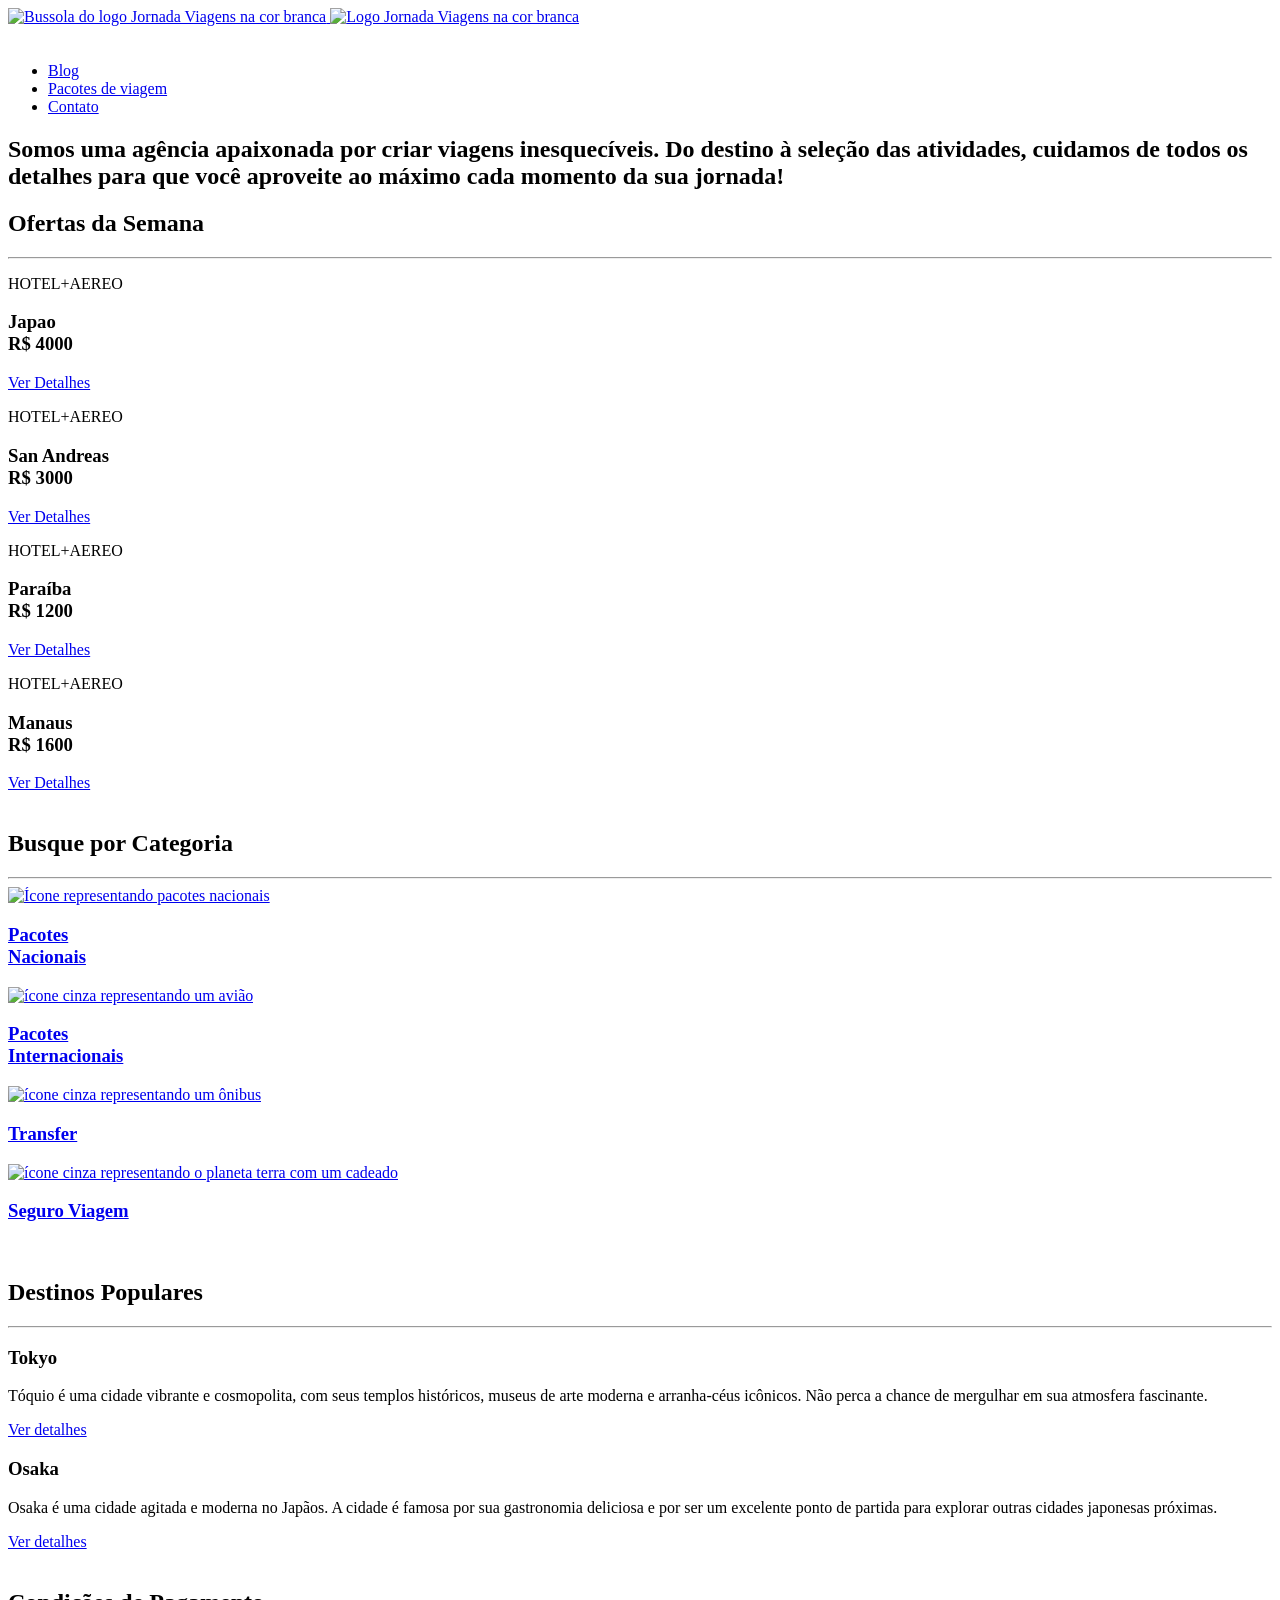
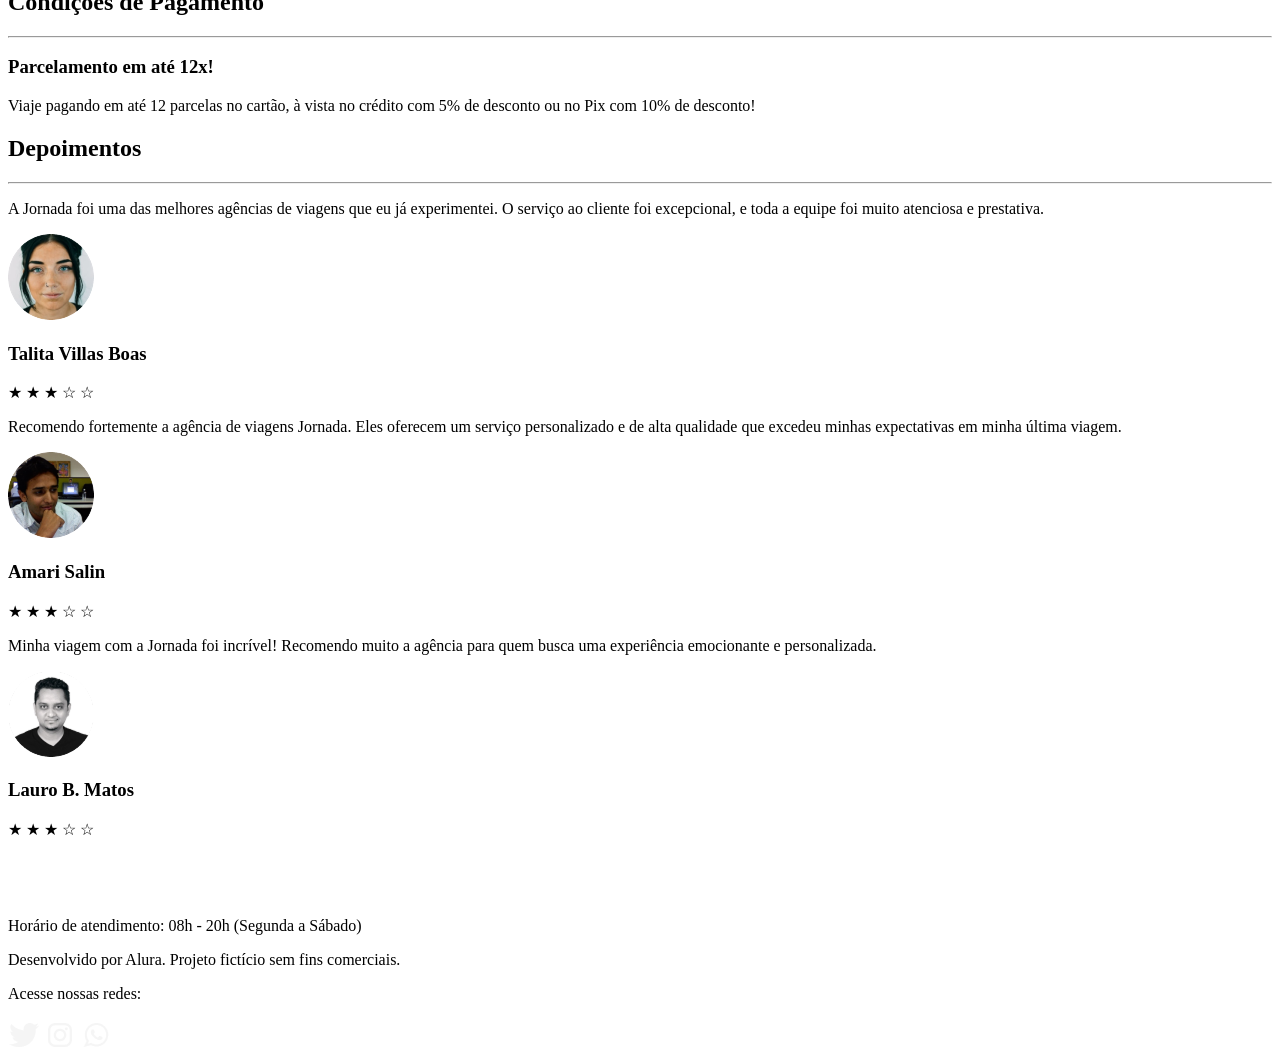
==== commit 7a691d8d: "testmonials feito" ====
--- a/index.html
+++ b/index.html
@@ -4,7 +4,14 @@
 <head>
   <meta charset="UTF-8" />
   <meta name="viewport" content="width=device-width, initial-scale=1.0" />
-  <link rel="stylesheet" href="./css/style.css" />
+  <meta name="description" content="Jornada Viajens, uma agencia apaixonada por criar viajens inesquecíveis">
+  <meta name="og:title" content="Jornada Viajens">
+  <meta name="og:description" content="Jornada Viajens, uma agencia apaixonada por criar viajens inesquecíveis">
+  <meta name="og:image" content="./img/Logo-jornada-viajens.png">
+  <meta name="og:type" content="website">
+  <meta name="og:url" content="index.html">
+  <link rel="icon" href="./img/Logo-provisória-branca 1.png" />
+  <link rel="stylesheet" href="./css/style.css" type="xml/svg" />
   <title>Jornada Viagens</title>
   <meta name="description"
     content="Agência de viagens especializada em criar experiências inesquecíveis. Confira nossos pacotes e destinos populares!" />
@@ -141,7 +148,7 @@
       <article class="item tokyo">
         <header>
           <div class="img-item" role="img" aria-label="Imagem do destino Tokyo"></div>
-          <h4 class="content-title">Tokyo</h4>
+          <h3 class="content-title">Tokyo</h3>
         </header>
         <p class="content-text">
           Tóquio é uma cidade vibrante e cosmopolita, com seus templos
@@ -155,7 +162,7 @@
       <article class="item osaka">
         <header>
           <div class="img-item" role="img" aria-label="Imagem do destino Osaka"></div>
-          <h4 class="content-title">Osaka</h4>
+          <h3 class="content-title">Osaka</h3>
         </header>
         <p class="content-text">
           Osaka é uma cidade agitada e moderna no Japãos. A cidade é famosa
@@ -189,6 +196,101 @@
       </div>
     </div>
   </section>
+  <section class="testimonial">
+    <div class="section-title">
+      <h2>Depoimentos</h2>
+      <hr />
+    </div>
+    <div class="testimonial-container">
+      <article>
+        <header>
+          <p>
+            A Jornada foi uma das melhores agências de viagens que eu já
+            experimentei. O serviço ao cliente foi excepcional, e toda a
+            equipe foi muito atenciosa e prestativa.
+          </p>
+        </header>
+        <footer>
+          <img src="img/talita-perfil.png" alt="imagem de perfil da cliente Talita Villas Boas" />
+          <div class="profile-content">
+            <h3>Talita Villas Boas</h3>
+            <div class="rating">
+              <span class="star">★</span>
+              <span class="star">★</span>
+              <span class="star">★</span>
+              <span class="star">☆</span>
+              <span class="star">☆</span>
+            </div>
+          </div>
+        </footer>
+      </article>
+      <article>
+        <header>
+          <p>
+            Recomendo fortemente a agência de viagens Jornada. Eles oferecem
+            um serviço personalizado e de alta qualidade que excedeu minhas
+            expectativas em minha última viagem.
+          </p>
+        </header>
+        <footer>
+          <img src="img/amari-perfil.png" alt="imagem de perfil do cliente Amari Salin" />
+          <div class="profile-content">
+            <h3>Amari Salin</h3>
+            <div class="rating">
+              <span class="star">★</span>
+              <span class="star">★</span>
+              <span class="star">★</span>
+              <span class="star">☆</span>
+              <span class="star">☆</span>
+            </div>
+          </div>
+        </footer>
+      </article>
+      <article>
+        <header>
+          <p>
+            Minha viagem com a Jornada foi incrível! Recomendo muito a agência
+            para quem busca uma experiência emocionante e personalizada.
+          </p>
+        </header>
+        <footer>
+          <img src="img/lauro-perfil.png" alt="imagem de perfil do cliente Lauro B. Matos" />
+          <div class="hero-footer">
+            <h3>Lauro B. Matos</h3>
+            <div class="rating">
+              <span class="star">★</span>
+              <span class="star">★</span>
+              <span class="star">★</span>
+              <span class="star">☆</span>
+              <span class="star">☆</span>
+            </div>
+          </div>
+        </footer>
+      </article>
+    </div>
+  </section>
+  <br>
+  <section class="hero-footer">
+    <div class="hero-img" role="img" aria-label="Imagem de destaque da agência de viagens"></div>
+    <footer class="main-footer">
+      <div class="footer-content">
+        <img src="./img/Logo-jornada-viajens.png" alt="logo jornada viagens" />
+        <p>Horário de atendimento: 08h - 20h (Segunda a Sábado)</p>
+        <p>Desenvolvido por Alura. Projeto fictício sem fins comerciais.</p>
+      </div>
+      <div class="footer-social">
+        <p>Acesse nossas redes:</p>
+        <a href="#" target="_blank" title="Acesse o Twitter do Jornada Viagens"><img src="img/Twiter 1.png"
+            alt="icone do Twitter na cor branca" /></a>
+
+        <a href="#" target="_blank" title="Acesse o Instagram do Jornada Viagens"><img src="img/Instragam 1.png"
+            alt="icone do Instagram na cor branca" /></a>
+
+        <a href="#" target="_blank" title="Entre em contato através do whatsapp"><img src="img/Whatsapp 1.png"
+            alt="icone do whatsapp na cor branca" /></a>
+      </div>
+    </footer>
+  </section>
 </body>
 
 </html>
--- a/css/style.css
+++ b/css/style.css
@@ -5,3 +5,5 @@
 @import url(category.css);
 @import url(destinations.css);
 @import url(payment.css);
+@import url(testmonails.css);
+@import url(hero-footer.css);
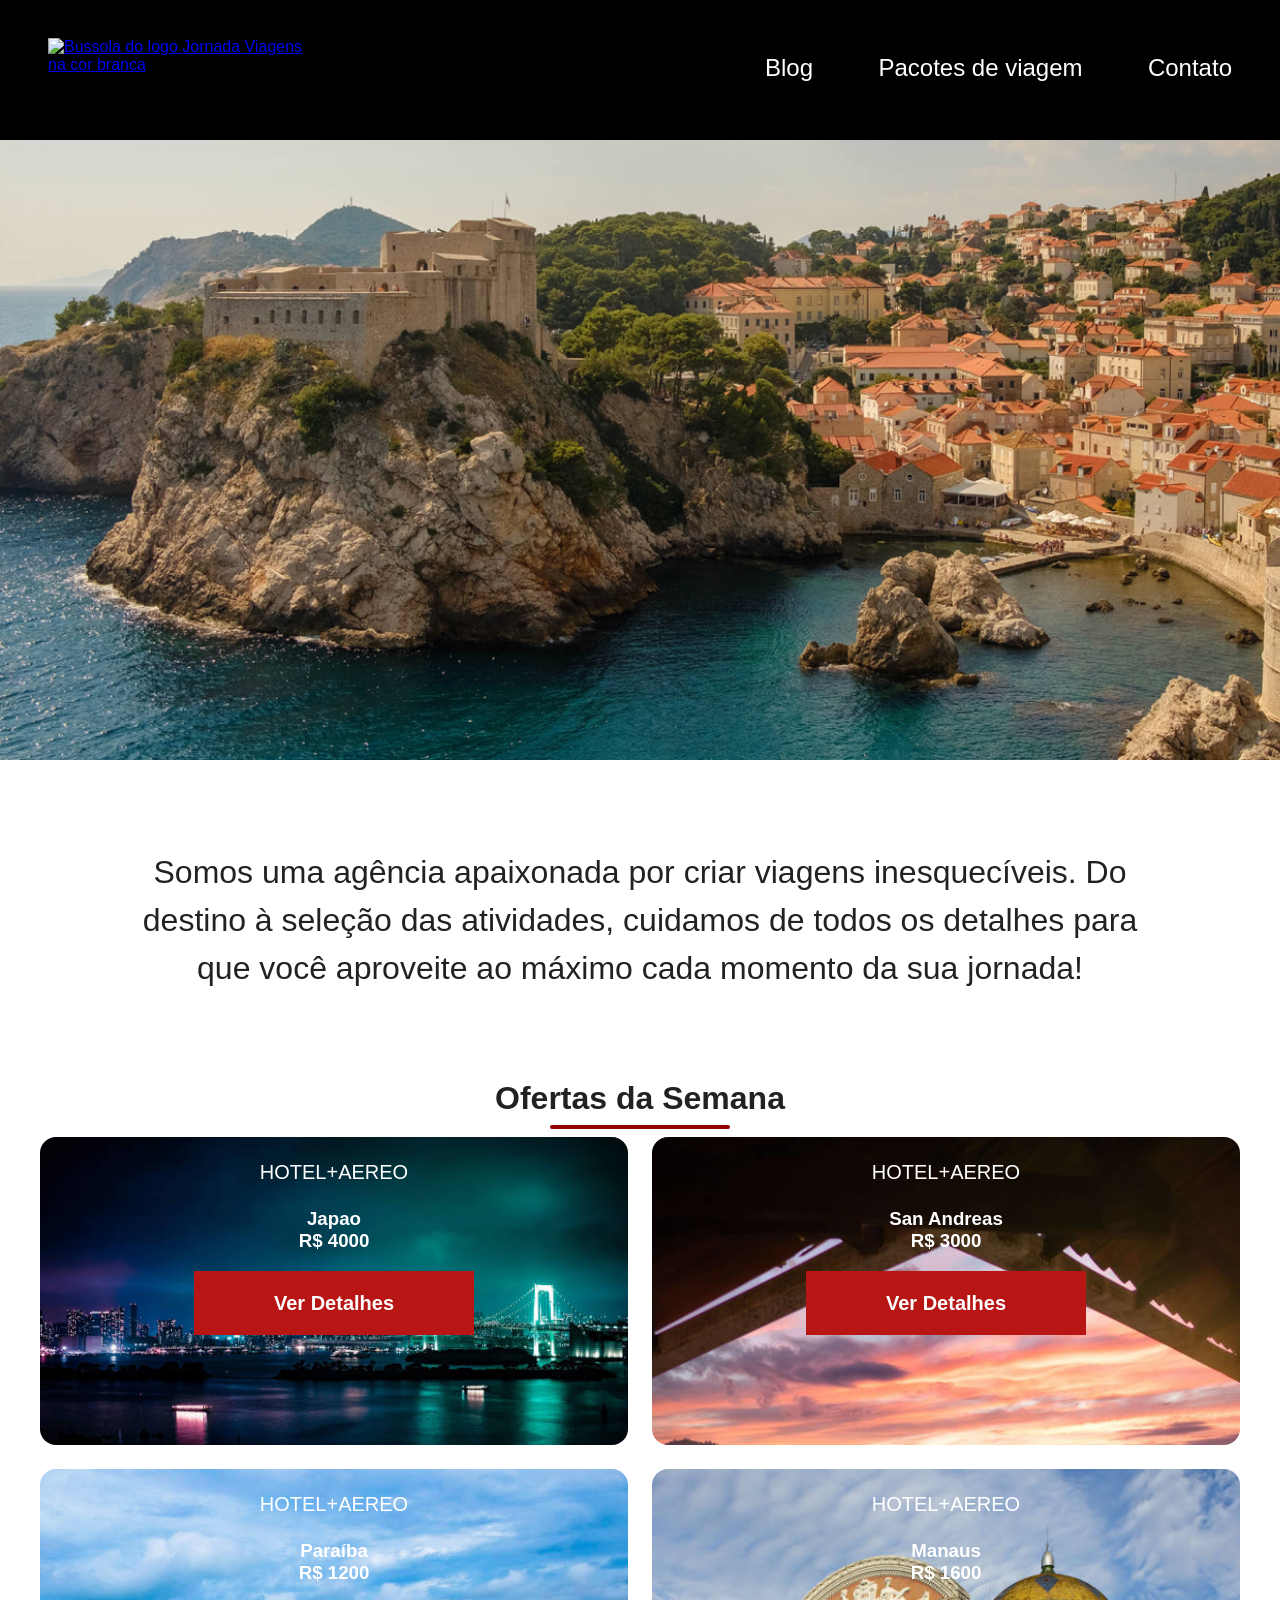
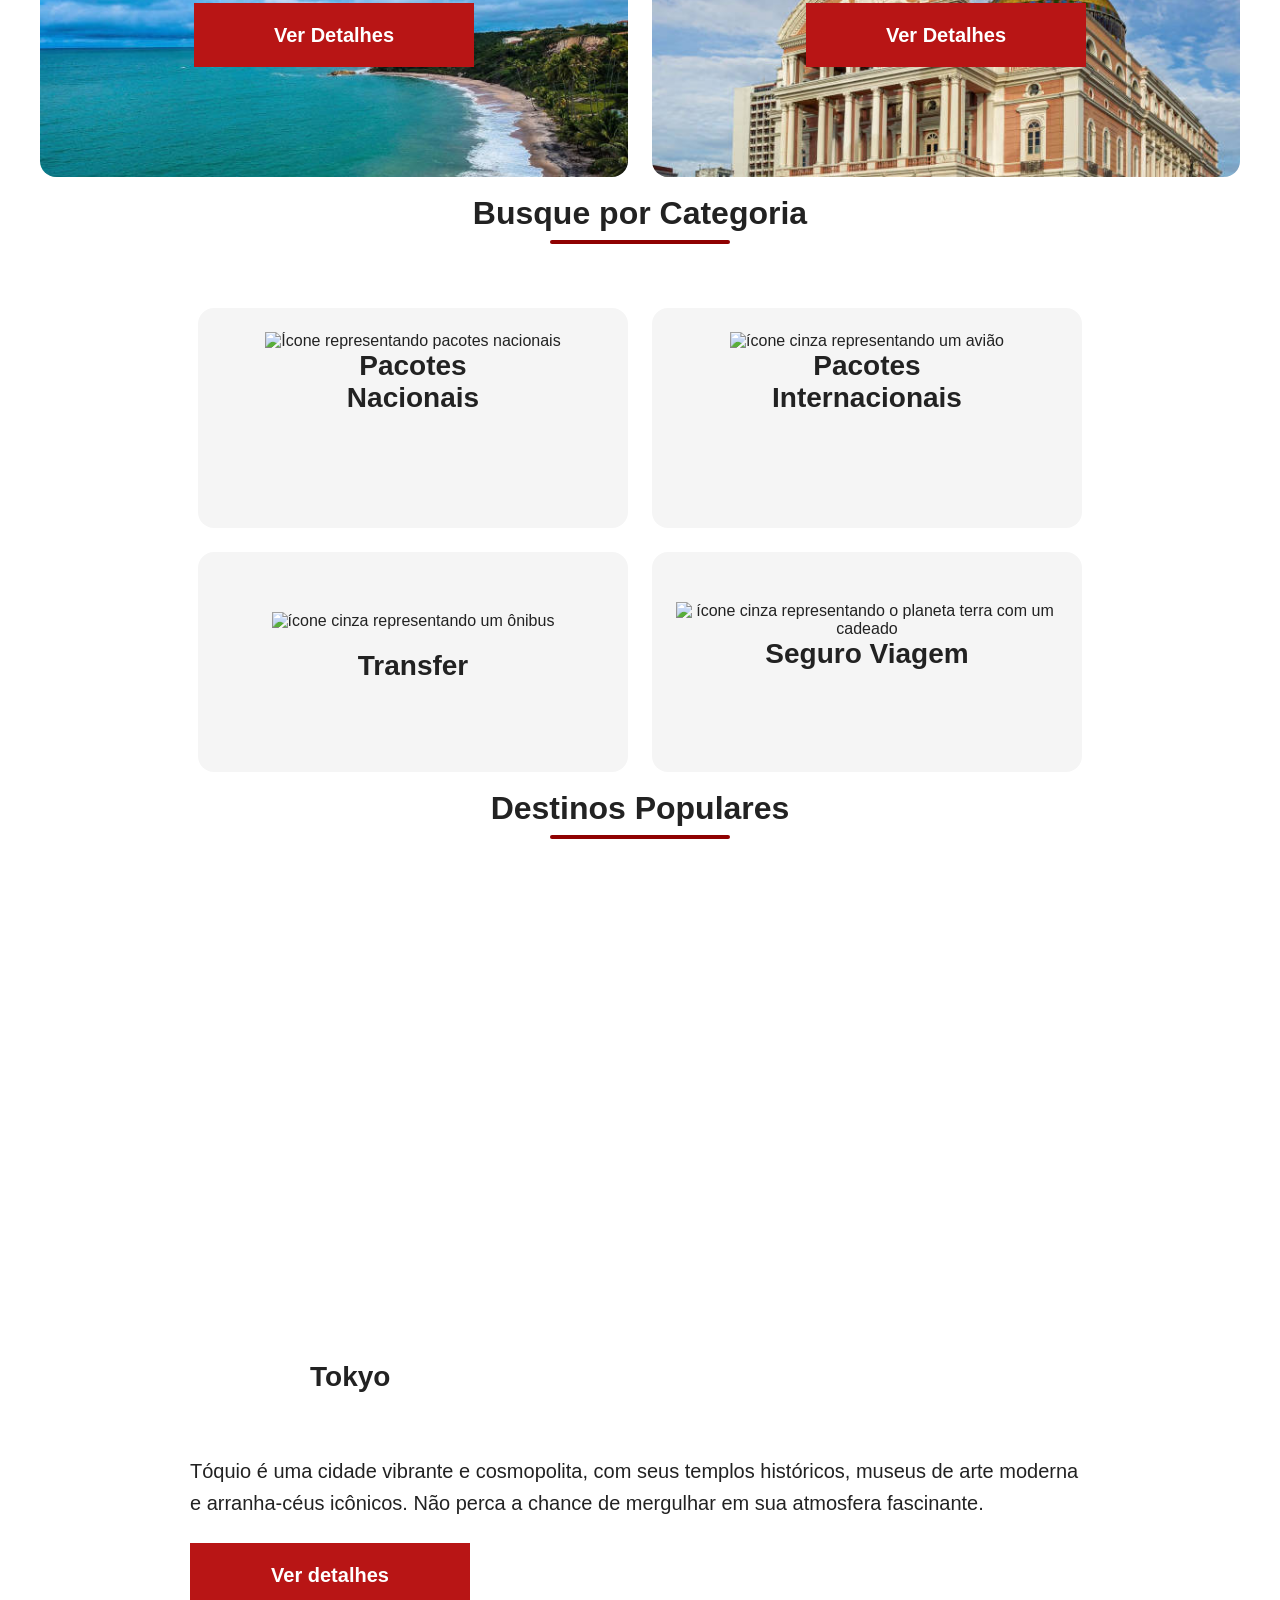
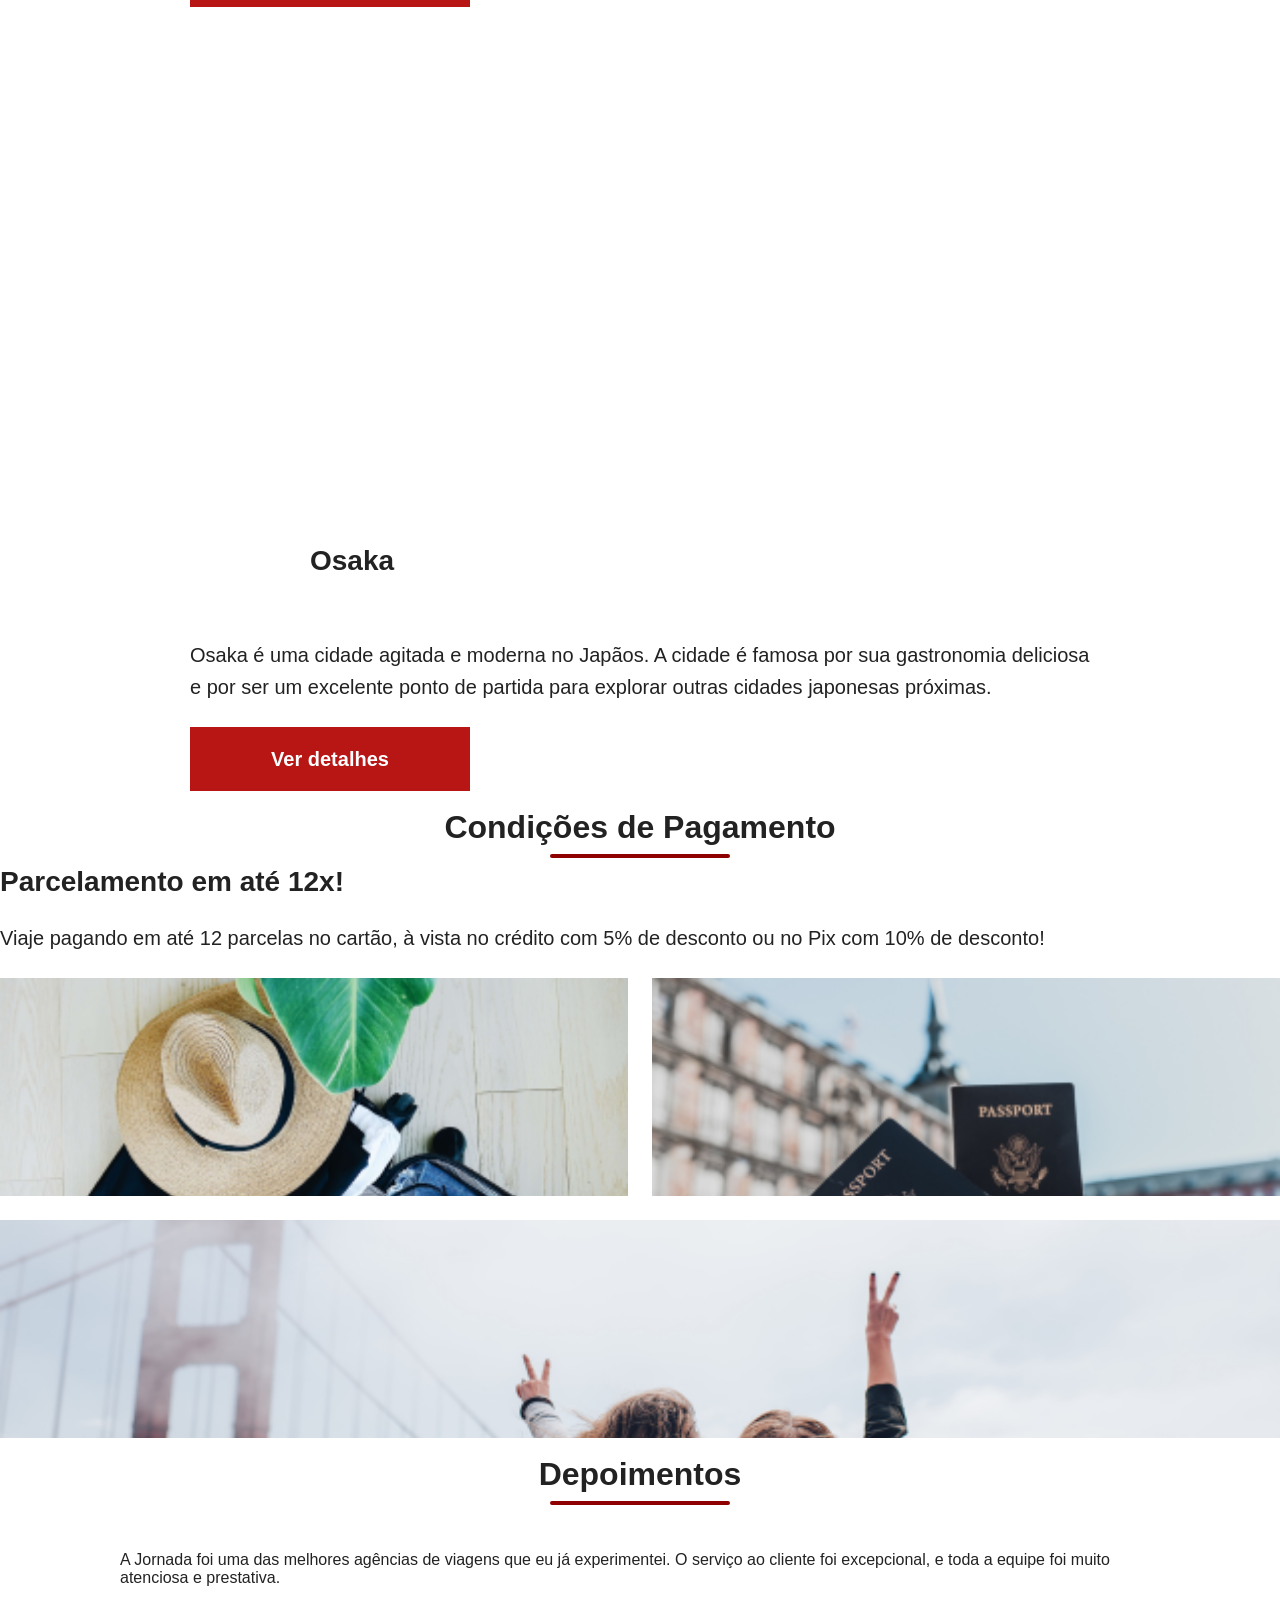
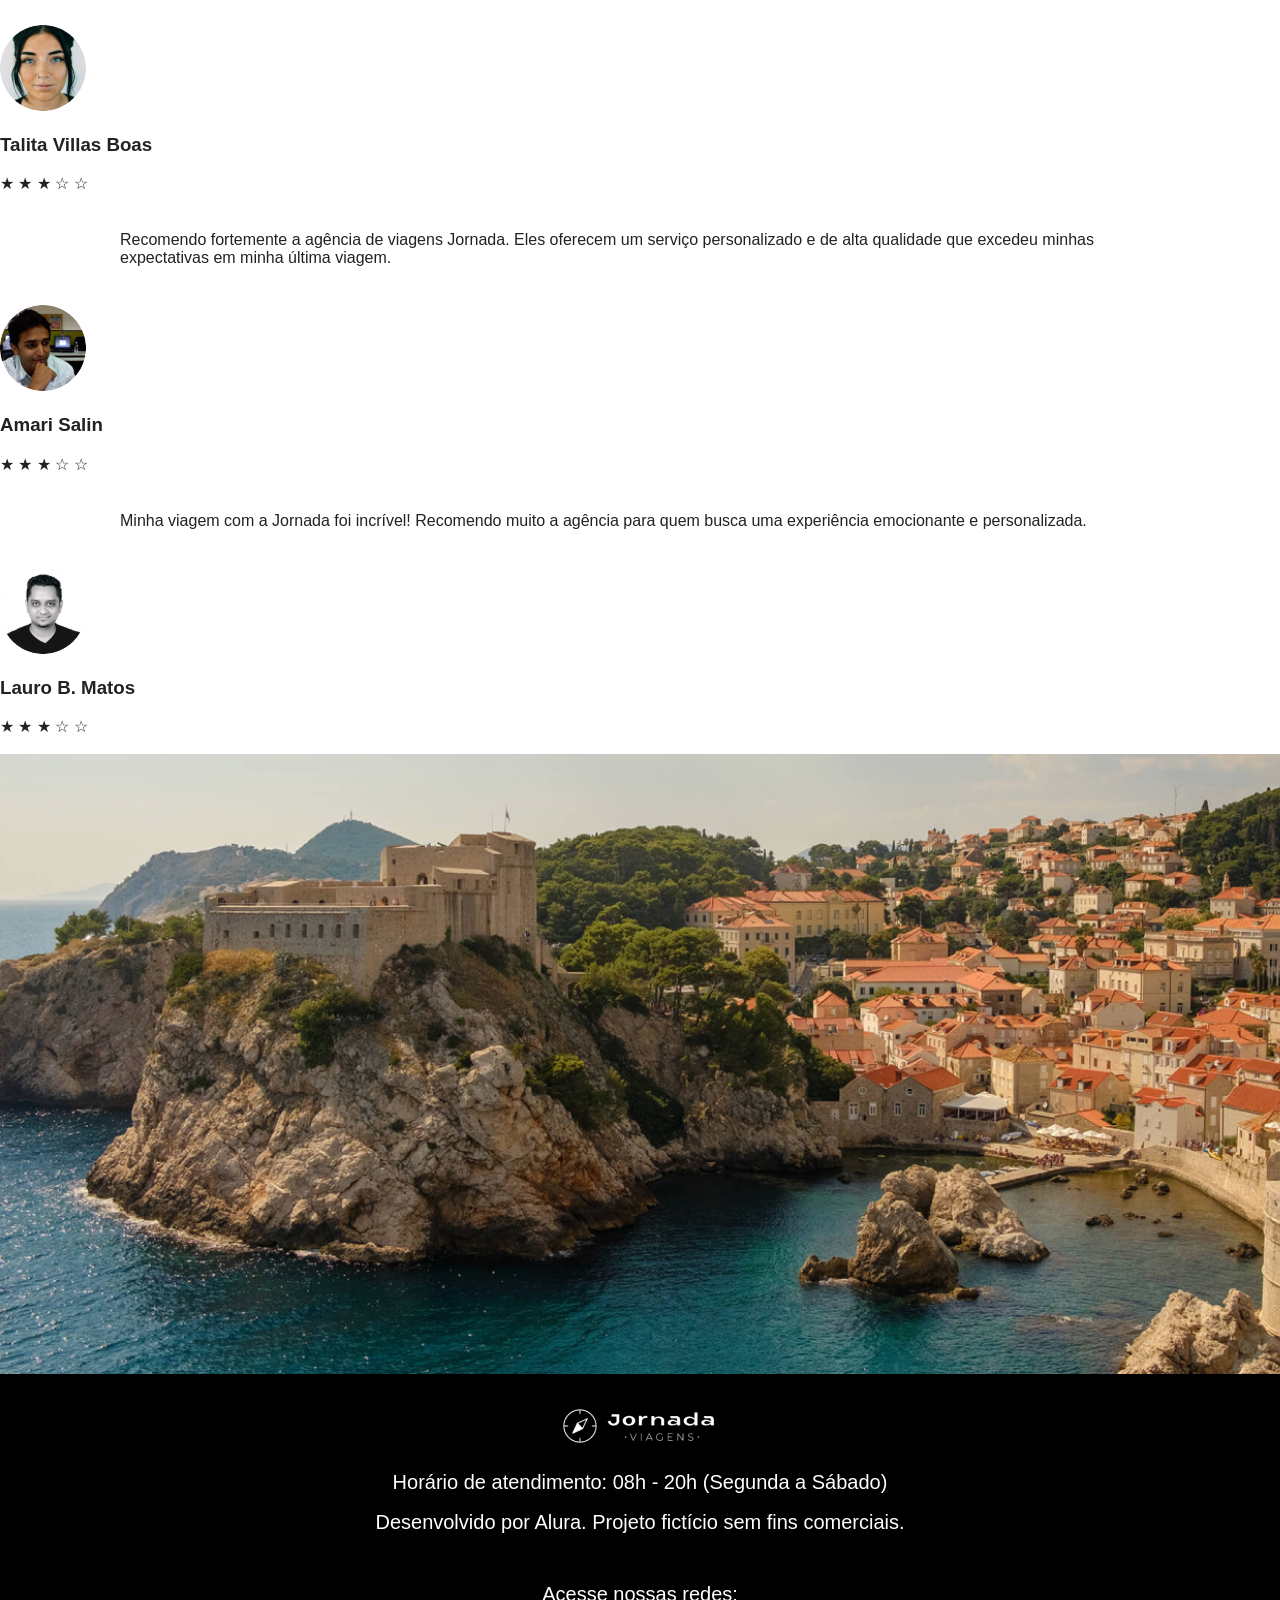
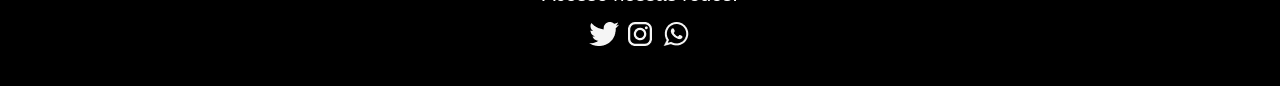
==== commit 94634607: "Refactor code structure for improved readability and maintainability" ====
--- a/index.html
+++ b/index.html
@@ -10,8 +10,8 @@
   <meta name="og:image" content="./img/Logo-jornada-viajens.png">
   <meta name="og:type" content="website">
   <meta name="og:url" content="index.html">
-  <link rel="icon" href="./img/Logo-provisória-branca 1.png" />
-  <link rel="stylesheet" href="./css/style.css" type="xml/svg" />
+  <link rel="icon" href="./img/Logo-provisória-branca 1.png" type="xml/svg" />
+  <link rel="stylesheet" href="./css/style.css" />
   <title>Jornada Viagens</title>
   <meta name="description"
     content="Agência de viagens especializada em criar experiências inesquecíveis. Confira nossos pacotes e destinos populares!" />
@@ -21,14 +21,14 @@
 <body>
   <header class="header-destinations">
     <a class="logo" href="index.html" title="voltar para a página inicial">
-      <img class="img-mobile" src="img/Logo-provisória-branca 1.png"
+
+      <img class="logo-mobile" src="img/Logo-provisória-branca 1.png"
         alt="Bussola do logo Jornada Viagens na cor branca" />
-      <img class="img-desktop" src="img/Bussola-logo-provisória-branca 1 (1).png"
-        alt="Logo Jornada Viagens na cor branca" />
-    </a>
+      <img class="logo-desktop" src="img/Bussola-logo-provisória-branca 1 (1).png"
+        alt="Logo Jornada Viagens na cor branca" /> </a>
     <div class="navigation-menu">
-      <label for="menu" aria-label="Abrir menu de navegação">
-        <img src="img/menu.png" alt="Abrir menu" />
+      <label for="menu">
+        <img src="img/menu.png" alt="menu" />
       </label>
       <input type="checkbox" id="menu" hidden />
       <nav>
@@ -147,10 +147,10 @@
     <div class="destination-items">
       <article class="item tokyo">
         <header>
-          <div class="img-item" role="img" aria-label="Imagem do destino Tokyo"></div>
-          <h3 class="content-title">Tokyo</h3>
-        </header>
-        <p class="content-text">
+          <div class="img-item"></div>
+          <h4>Tokyo</h4>
+        </header>
+        <p>
           Tóquio é uma cidade vibrante e cosmopolita, com seus templos
           históricos, museus de arte moderna e arranha-céus icônicos. Não
           perca a chance de mergulhar em sua atmosfera fascinante.
@@ -161,10 +161,10 @@
       </article>
       <article class="item osaka">
         <header>
-          <div class="img-item" role="img" aria-label="Imagem do destino Osaka"></div>
-          <h3 class="content-title">Osaka</h3>
-        </header>
-        <p class="content-text">
+          <div class="img-item"></div>
+          <h4>Osaka</h4>
+        </header>
+        <p>
           Osaka é uma cidade agitada e moderna no Japãos. A cidade é famosa
           por sua gastronomia deliciosa e por ser um excelente ponto de
           partida para explorar outras cidades japonesas próximas.
@@ -196,6 +196,7 @@
       </div>
     </div>
   </section>
+  <br>
   <section class="testimonial">
     <div class="section-title">
       <h2>Depoimentos</h2>
@@ -255,7 +256,7 @@
         </header>
         <footer>
           <img src="img/lauro-perfil.png" alt="imagem de perfil do cliente Lauro B. Matos" />
-          <div class="hero-footer">
+          <div class="profile-content">
             <h3>Lauro B. Matos</h3>
             <div class="rating">
               <span class="star">★</span>
--- a/css/style.css
+++ b/css/style.css
@@ -7,3 +7,4 @@
 @import url(payment.css);
 @import url(testmonails.css);
 @import url(hero-footer.css);
+@import url(hero-blog.css);
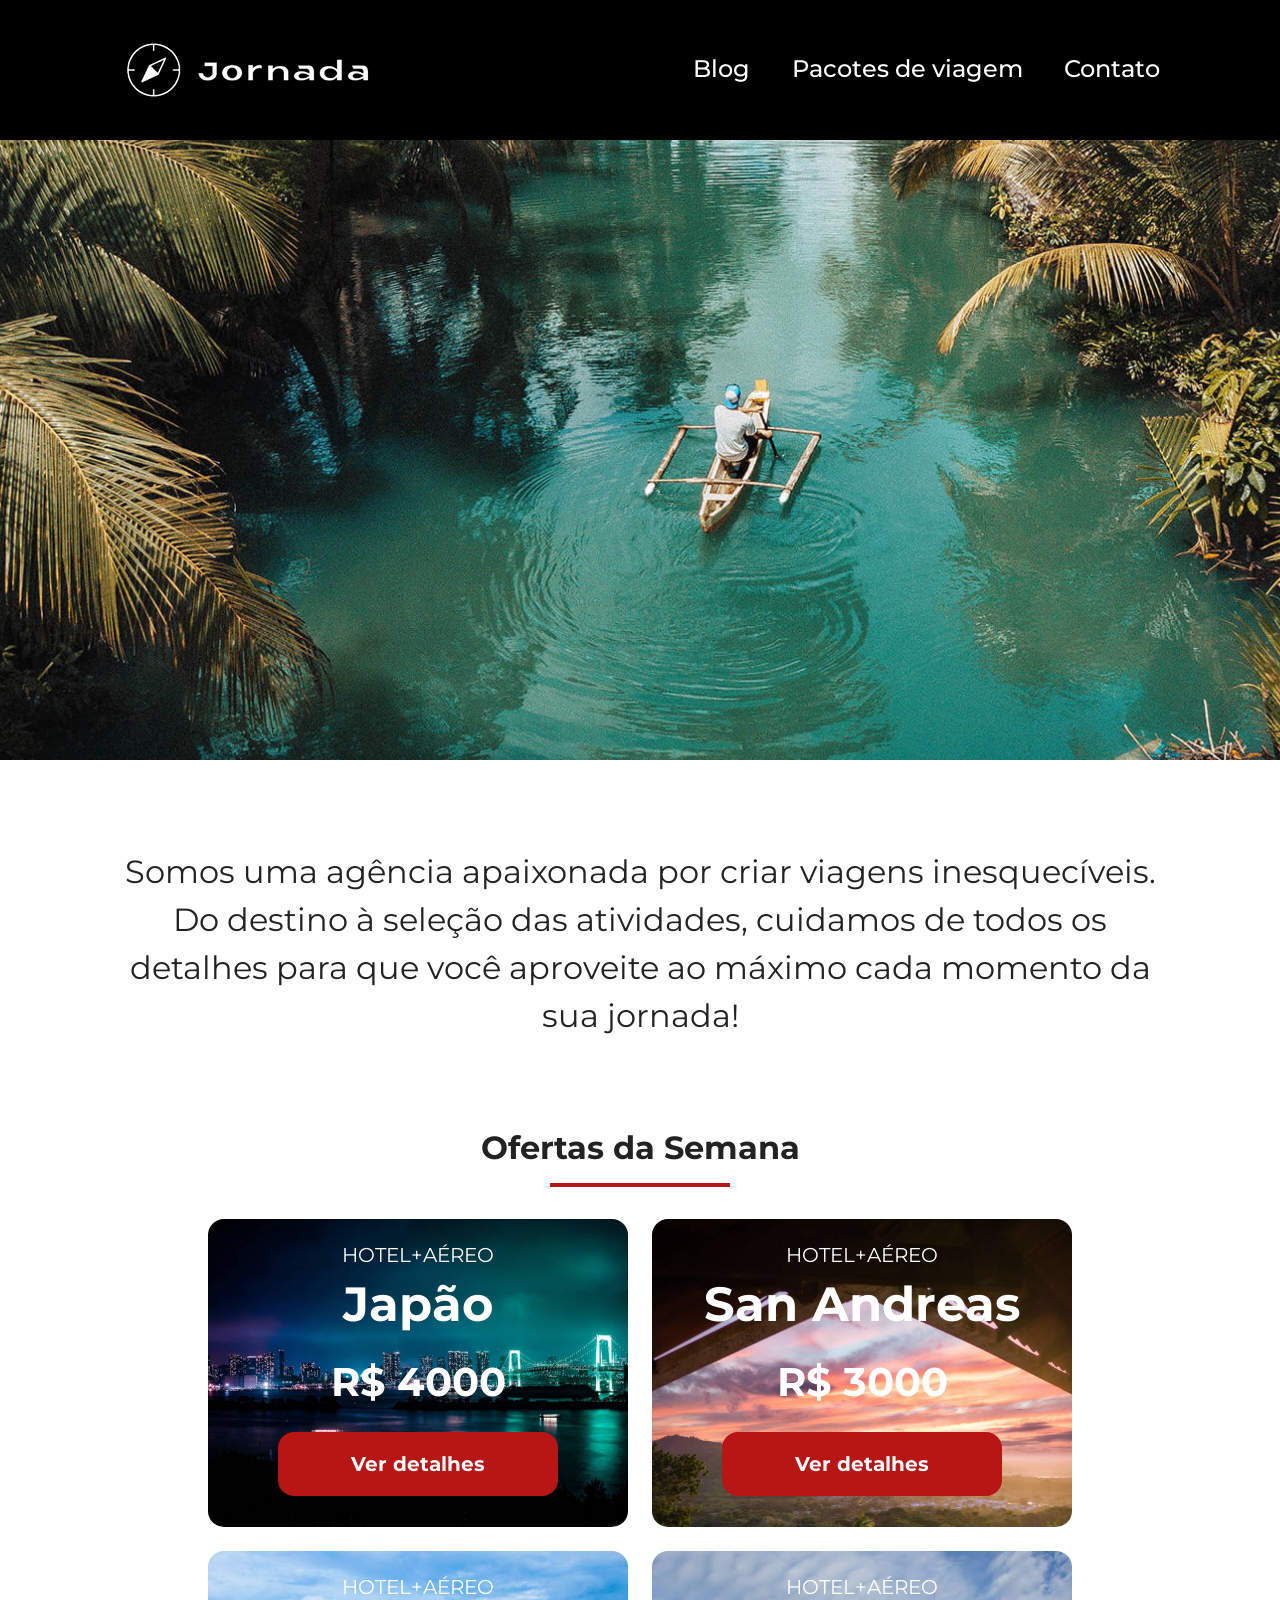
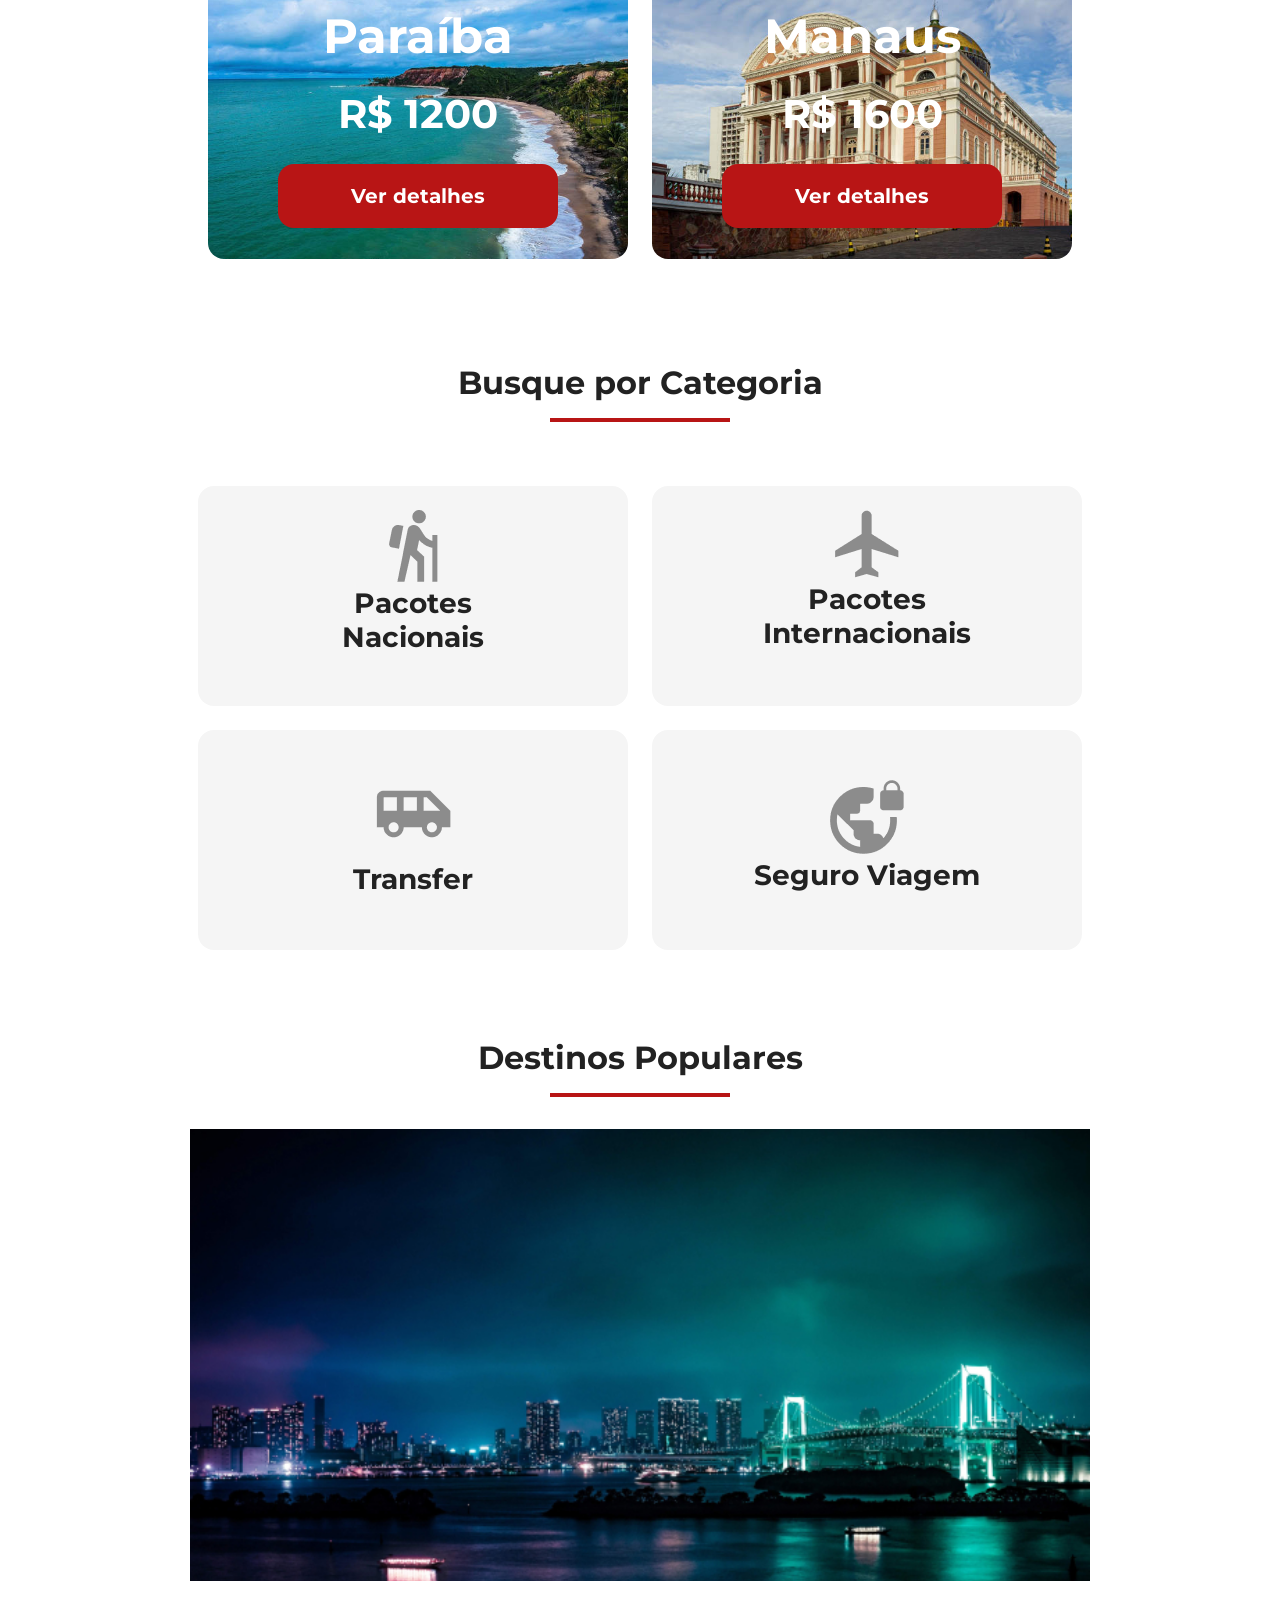
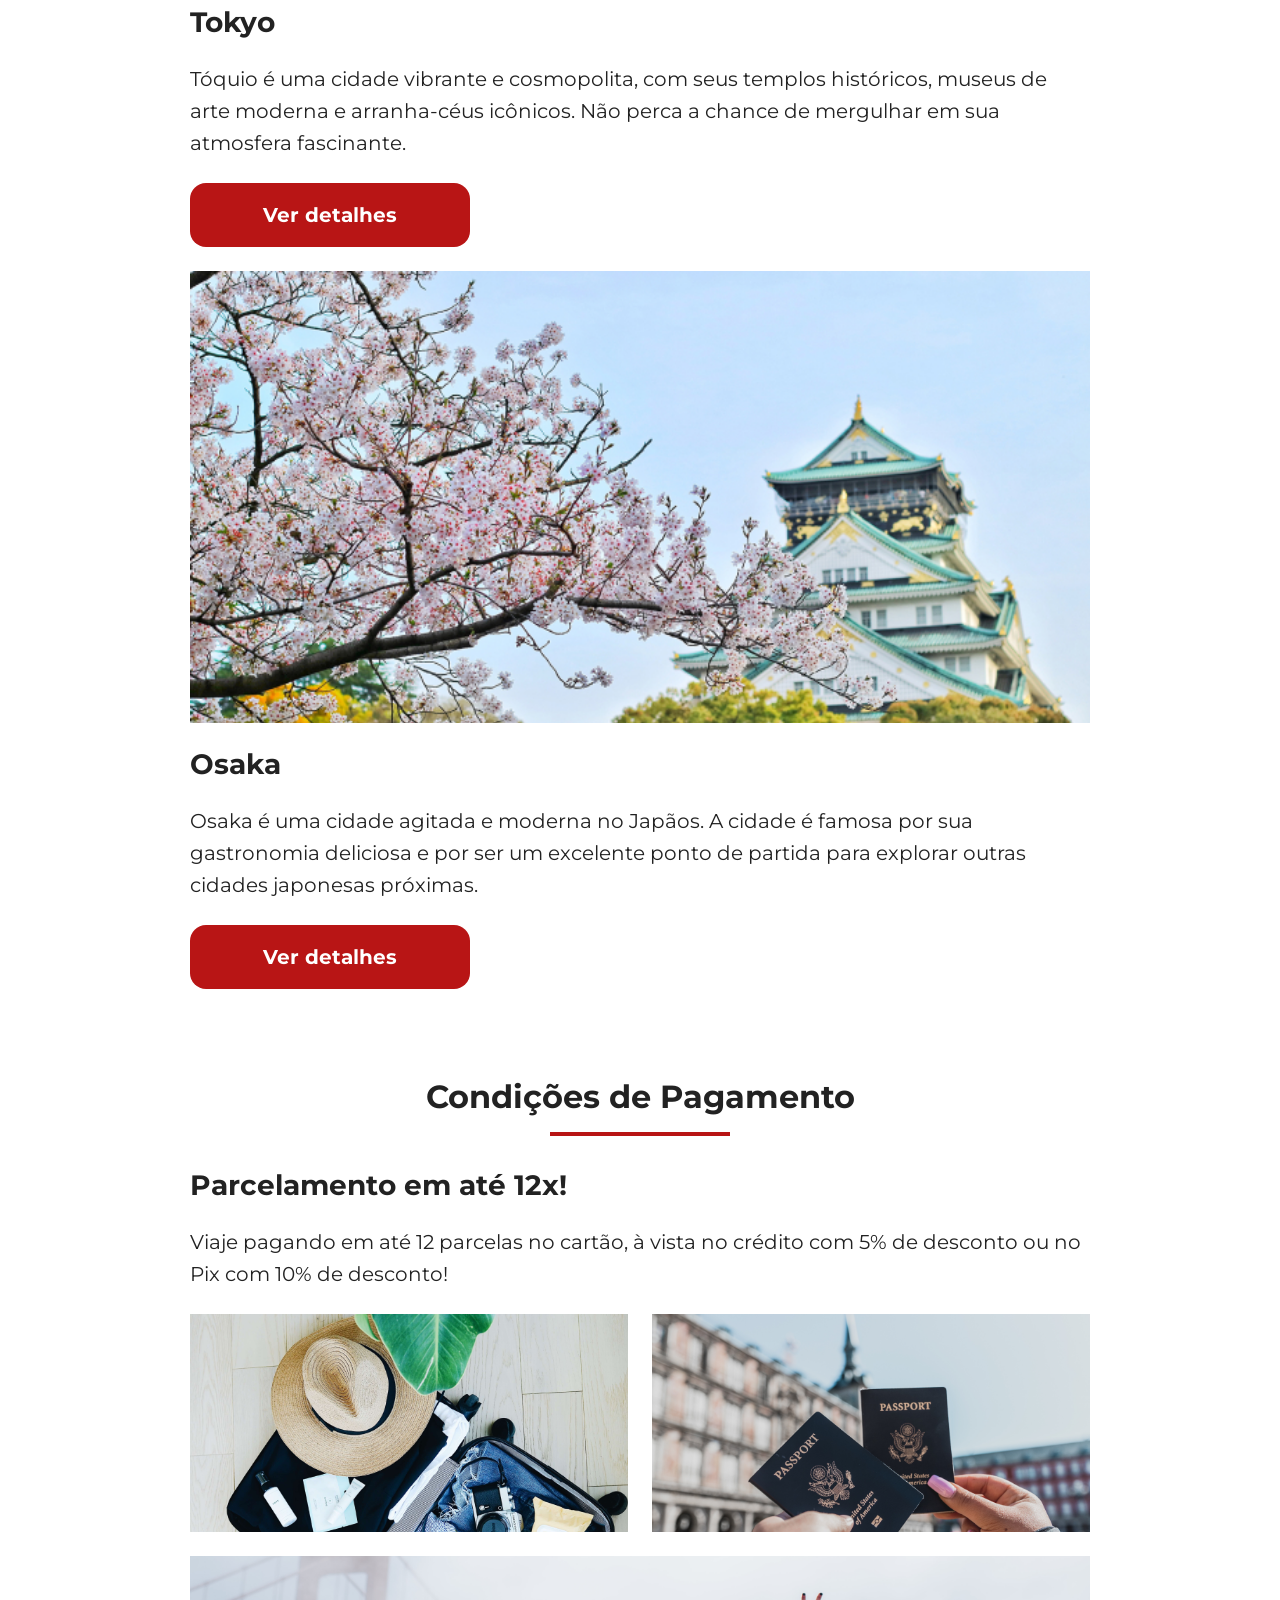
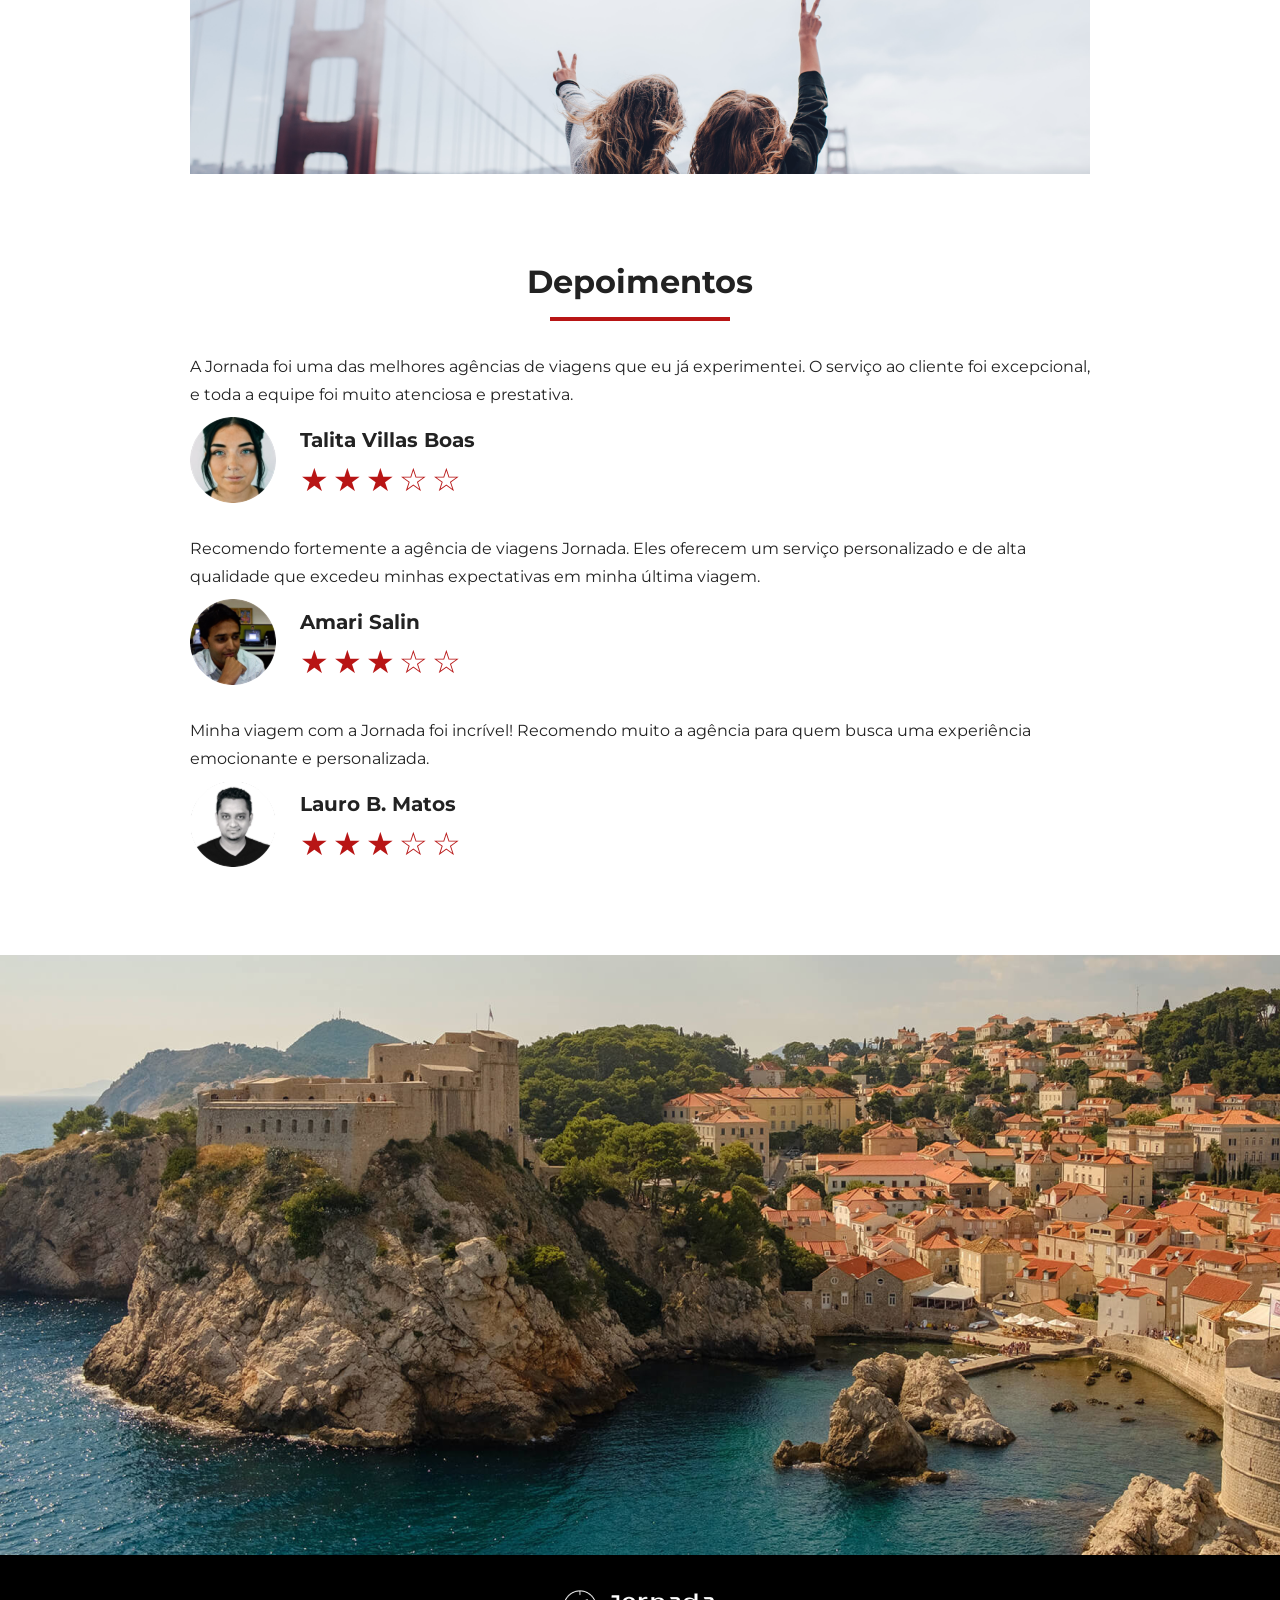
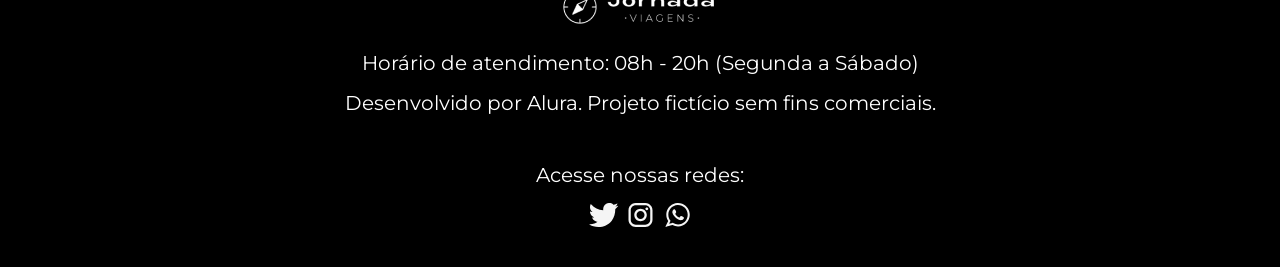
==== commit 1fea0956: "aruumando algumas coisinhas" ====
--- a/index.html
+++ b/index.html
@@ -4,28 +4,27 @@
 <head>
   <meta charset="UTF-8" />
   <meta name="viewport" content="width=device-width, initial-scale=1.0" />
-  <meta name="description" content="Jornada Viajens, uma agencia apaixonada por criar viajens inesquecíveis">
-  <meta name="og:title" content="Jornada Viajens">
-  <meta name="og:description" content="Jornada Viajens, uma agencia apaixonada por criar viajens inesquecíveis">
-  <meta name="og:image" content="./img/Logo-jornada-viajens.png">
-  <meta name="og:type" content="website">
-  <meta name="og:url" content="index.html">
-  <link rel="icon" href="./img/Logo-provisória-branca 1.png" type="xml/svg" />
+  <meta name="description" content="Jornada Viagens,uma agência apaixonada por criar viagens inesquecíveis" />
+
+  <meta name="og:title" content="Jornada Viagens" />
+  <meta name="og:description" content="Jornada Viagens,uma agência apaixonada por criar viagens inesquecíveis" />
+  <meta name="og:image" content="https://BrunaOGomes.github.io/site-de-viagens/img/logo-footer.png" />
+  <meta name="og:type" content="website" />
+  <meta name="og:url" content="https://BrunaOGomes.github.io/site-de-viagens" />
+
+  <link rel="icon" href="favico.svg" type="xml/svg" />
   <link rel="stylesheet" href="./css/style.css" />
+
   <title>Jornada Viagens</title>
-  <meta name="description"
-    content="Agência de viagens especializada em criar experiências inesquecíveis. Confira nossos pacotes e destinos populares!" />
-  <meta name="keywords" content="viagens, pacotes de viagem, destinos populares, agência de viagens" />
 </head>
 
 <body>
-  <header class="header-destinations">
+  <header class="main-header">
     <a class="logo" href="index.html" title="voltar para a página inicial">
-
-      <img class="logo-mobile" src="img/Logo-provisória-branca 1.png"
+      <img class="img-mobile" src="img/bussola-jornada-branco.png"
         alt="Bussola do logo Jornada Viagens na cor branca" />
-      <img class="logo-desktop" src="img/Bussola-logo-provisória-branca 1 (1).png"
-        alt="Logo Jornada Viagens na cor branca" /> </a>
+      <img class="img-desktop" src="img/bussola-texto-jornada-branco.png" alt="Logo Jornada Viagens na cor branca" />
+    </a>
     <div class="navigation-menu">
       <label for="menu">
         <img src="img/menu.png" alt="menu" />
@@ -37,7 +36,7 @@
             <a href="blog.html" target="_blank" title="Acessar Blog">Blog</a>
           </li>
           <li>
-            <a href="pacotes.html" target="_blank" title="Acessar Pacotes de viagem">Pacotes de viagem</a>
+            <a href="pacotes-de-viagens.html" target="_blank" title="Acessar Pacotes de viagem">Pacotes de viagem</a>
           </li>
           <li>
             <a href="contato.html" target="_blank" title="Acessar Contato">Contato</a>
@@ -47,7 +46,7 @@
     </div>
   </header>
   <section class="hero">
-    <div class="hero-img" role="img" aria-label="Imagem de destaque da agência de viagens"></div>
+    <div class="hero-img"></div>
     <h2>
       Somos uma agência apaixonada por criar viagens inesquecíveis. Do destino
       à seleção das atividades, cuidamos de todos os detalhes para que você
@@ -62,51 +61,54 @@
     <div class="offers-cards">
       <article class="card japao">
         <header>
-          <p>HOTEL+AEREO</p>
-        </header>
-        <section>
-          <h3>Japao<br /><span>R$ 4000</span></h3>
-        </section>
-        <footer>
-          <a href="#" class="button" title="Ver detalhes do pacote para o Japão">Ver Detalhes</a>
+          <p>HOTEL+AÉREO</p>
+          <h3>
+            Japão <br />
+            <span>R$ 4000</span>
+          </h3>
+        </header>
+        <footer>
+          <a href="#" class="button">Ver detalhes</a>
         </footer>
       </article>
       <article class="card san-andreas">
         <header>
-          <p>HOTEL+AEREO</p>
-        </header>
-        <section>
-          <h3>San Andreas<br /><span>R$ 3000</span></h3>
-        </section>
-        <footer>
-          <a href="#" class="button">Ver Detalhes</a>
+          <p>HOTEL+AÉREO</p>
+          <h3>
+            San Andreas <br />
+            <span>R$ 3000</span>
+          </h3>
+        </header>
+        <footer>
+          <a href="#" class="button">Ver detalhes</a>
         </footer>
       </article>
       <article class="card paraiba">
         <header>
-          <p>HOTEL+AEREO</p>
-        </header>
-        <section>
-          <h3>Paraíba<br /><span>R$ 1200</span></h3>
-        </section>
-        <footer>
-          <a href="#" class="button">Ver Detalhes</a>
+          <p>HOTEL+AÉREO</p>
+          <h3>
+            Paraíba <br />
+            <span>R$ 1200</span>
+          </h3>
+        </header>
+        <footer>
+          <a href="#" class="button">Ver detalhes</a>
         </footer>
       </article>
       <article class="card manaus">
         <header>
-          <p>HOTEL+AEREO</p>
-        </header>
-        <section>
-          <h3>Manaus<br /><span>R$ 1600</span></h3>
-        </section>
-        <footer>
-          <a href="#" class="button">Ver Detalhes</a>
-        </footer>
-      </article>
-    </div>
-  </section>
-  <br />
+          <p>HOTEL+AÉREO</p>
+          <h3>
+            Manaus <br />
+            <span>R$ 1600</span>
+          </h3>
+        </header>
+        <footer>
+          <a href="#" class="button">Ver detalhes</a>
+        </footer>
+      </article>
+    </div>
+  </section>
   <section class="categories">
     <div class="section-title">
       <h2>Busque por Categoria</h2>
@@ -114,31 +116,30 @@
     </div>
     <div class="categories-cards">
       <a class="card" href="#" target="_blank" title="Busque pela categoria Pacotes Nacionais">
-        <img src="img/ícone - pacotes nacionais.png" alt="Ícone representando pacotes nacionais" />
+        <img src="img/icone-caminhada.png" alt="ícone cinza representando uma pessoa fazendo tracking" />
         <h3 class="content-title">
-          Pacotes <br />
+          Pacotes<br />
           Nacionais
         </h3>
       </a>
 
       <a class="card" href="#" target="_blank" title="Busque pela categoria Pacotes Internacionais">
-        <img src="img/ícone - pacotes interacionais.png" alt="ícone cinza representando um avião" />
+        <img src="img/icone-aviao.png" alt="ícone cinza representando um avião" />
         <h3 class="content-title">
           Pacotes <br />
           Internacionais
         </h3>
       </a>
       <a class="card single-line transfer" href="#" target="_blank" title="Busque pela categoria Transfer">
-        <img src="img/ícone -transfer.png" alt="ícone cinza representando um ônibus" />
+        <img src="img/icone-onibus.png" alt="ícone cinza representando um ônibus" />
         <h3 class="content-title">Transfer</h3>
       </a>
       <a class="card single-line" href="#" target="_blank" title="Busque pela categoria Seguro Viagem">
-        <img src="img/ícone - seguro viagem.png" alt="ícone cinza representando o planeta terra com um cadeado" />
+        <img src="img/icone-planeta.png" alt="ícone cinza representando o planeta terra com um cadeado" />
         <h3 class="content-title">Seguro Viagem</h3>
       </a>
     </div>
   </section>
-  <br />
   <section class="destinations">
     <div class="section-title">
       <h2>Destinos Populares</h2>
@@ -148,9 +149,9 @@
       <article class="item tokyo">
         <header>
           <div class="img-item"></div>
-          <h4>Tokyo</h4>
-        </header>
-        <p>
+          <h3 class="content-title">Tokyo</h3>
+        </header>
+        <p class="content-text">
           Tóquio é uma cidade vibrante e cosmopolita, com seus templos
           históricos, museus de arte moderna e arranha-céus icônicos. Não
           perca a chance de mergulhar em sua atmosfera fascinante.
@@ -162,9 +163,9 @@
       <article class="item osaka">
         <header>
           <div class="img-item"></div>
-          <h4>Osaka</h4>
-        </header>
-        <p>
+          <h3 class="content-title">Osaka</h3>
+        </header>
+        <p class="content-text">
           Osaka é uma cidade agitada e moderna no Japãos. A cidade é famosa
           por sua gastronomia deliciosa e por ser um excelente ponto de
           partida para explorar outras cidades japonesas próximas.
@@ -175,7 +176,6 @@
       </article>
     </div>
   </section>
-  <br>
   <section class="payments">
     <div class="section-title">
       <h2>Condições de Pagamento</h2>
@@ -196,8 +196,7 @@
       </div>
     </div>
   </section>
-  <br>
-  <section class="testimonial">
+  <section class="testimonials">
     <div class="section-title">
       <h2>Depoimentos</h2>
       <hr />
@@ -212,7 +211,7 @@
           </p>
         </header>
         <footer>
-          <img src="img/talita-perfil.png" alt="imagem de perfil da cliente Talita Villas Boas" />
+          <img src="img/avatar-talita.png" alt="imagem de perfil da cliente Talita Villas Boas" />
           <div class="profile-content">
             <h3>Talita Villas Boas</h3>
             <div class="rating">
@@ -234,7 +233,7 @@
           </p>
         </header>
         <footer>
-          <img src="img/amari-perfil.png" alt="imagem de perfil do cliente Amari Salin" />
+          <img src="img/avatar-amari.png" alt="imagem de perfil do cliente Amari Salin" />
           <div class="profile-content">
             <h3>Amari Salin</h3>
             <div class="rating">
@@ -255,7 +254,7 @@
           </p>
         </header>
         <footer>
-          <img src="img/lauro-perfil.png" alt="imagem de perfil do cliente Lauro B. Matos" />
+          <img src="img/avatar-lauro.png" alt="imagem de perfil do cliente Lauro B. Matos" />
           <div class="profile-content">
             <h3>Lauro B. Matos</h3>
             <div class="rating">
@@ -270,28 +269,28 @@
       </article>
     </div>
   </section>
-  <br>
-  <section class="hero-footer">
-    <div class="hero-img" role="img" aria-label="Imagem de destaque da agência de viagens"></div>
-    <footer class="main-footer">
-      <div class="footer-content">
-        <img src="./img/Logo-jornada-viajens.png" alt="logo jornada viagens" />
-        <p>Horário de atendimento: 08h - 20h (Segunda a Sábado)</p>
-        <p>Desenvolvido por Alura. Projeto fictício sem fins comerciais.</p>
-      </div>
-      <div class="footer-social">
-        <p>Acesse nossas redes:</p>
-        <a href="#" target="_blank" title="Acesse o Twitter do Jornada Viagens"><img src="img/Twiter 1.png"
-            alt="icone do Twitter na cor branca" /></a>
-
-        <a href="#" target="_blank" title="Acesse o Instagram do Jornada Viagens"><img src="img/Instragam 1.png"
-            alt="icone do Instagram na cor branca" /></a>
-
-        <a href="#" target="_blank" title="Entre em contato através do whatsapp"><img src="img/Whatsapp 1.png"
-            alt="icone do whatsapp na cor branca" /></a>
-      </div>
-    </footer>
-  </section>
+  <section class="bottom-hero">
+    <div class="hero-img"></div>
+  </section>
+  <footer class="main-footer">
+    <div class="footer-content">
+      <img src="img/logo-footer.png" alt="logo completo Jornada Viagens" />
+      <p>Horário de atendimento: 08h - 20h (Segunda a Sábado)</p>
+      <p>Desenvolvido por Alura. Projeto fictício sem fins comerciais.</p>
+    </div>
+    <div class="footer-social">
+      <p>Acesse nossas redes:</p>
+
+      <a href="#" target="_blank" title="Acesse o Twitter do Jornada Viagens"><img src="img/icone-twitter.svg"
+          alt="icone do Twitter na cor branca" /></a>
+
+      <a href="#" target="_blank" title="Acesse o Instagram do Jornada Viagens"><img src="img/icone-instagram.svg"
+          alt="icone do Instagram na cor branca" /></a>
+
+      <a href="#" target="_blank" title="Entre em contato através do whatsapp"><img src="img/icone-whatsapp.svg"
+          alt="icone do whatsapp na cor branca" /></a>
+    </div>
+  </footer>
 </body>
 
 </html>
--- a/css/style.css
+++ b/css/style.css
@@ -2,9 +2,8 @@
 @import url(header.css);
 @import url(hero.css);
 @import url(offers.css);
-@import url(category.css);
+@import url(categories.css);
 @import url(destinations.css);
-@import url(payment.css);
-@import url(testmonails.css);
-@import url(hero-footer.css);
-@import url(hero-blog.css);
+@import url(payments.css);
+@import url(testimonials.css);
+@import url(footer.css);
